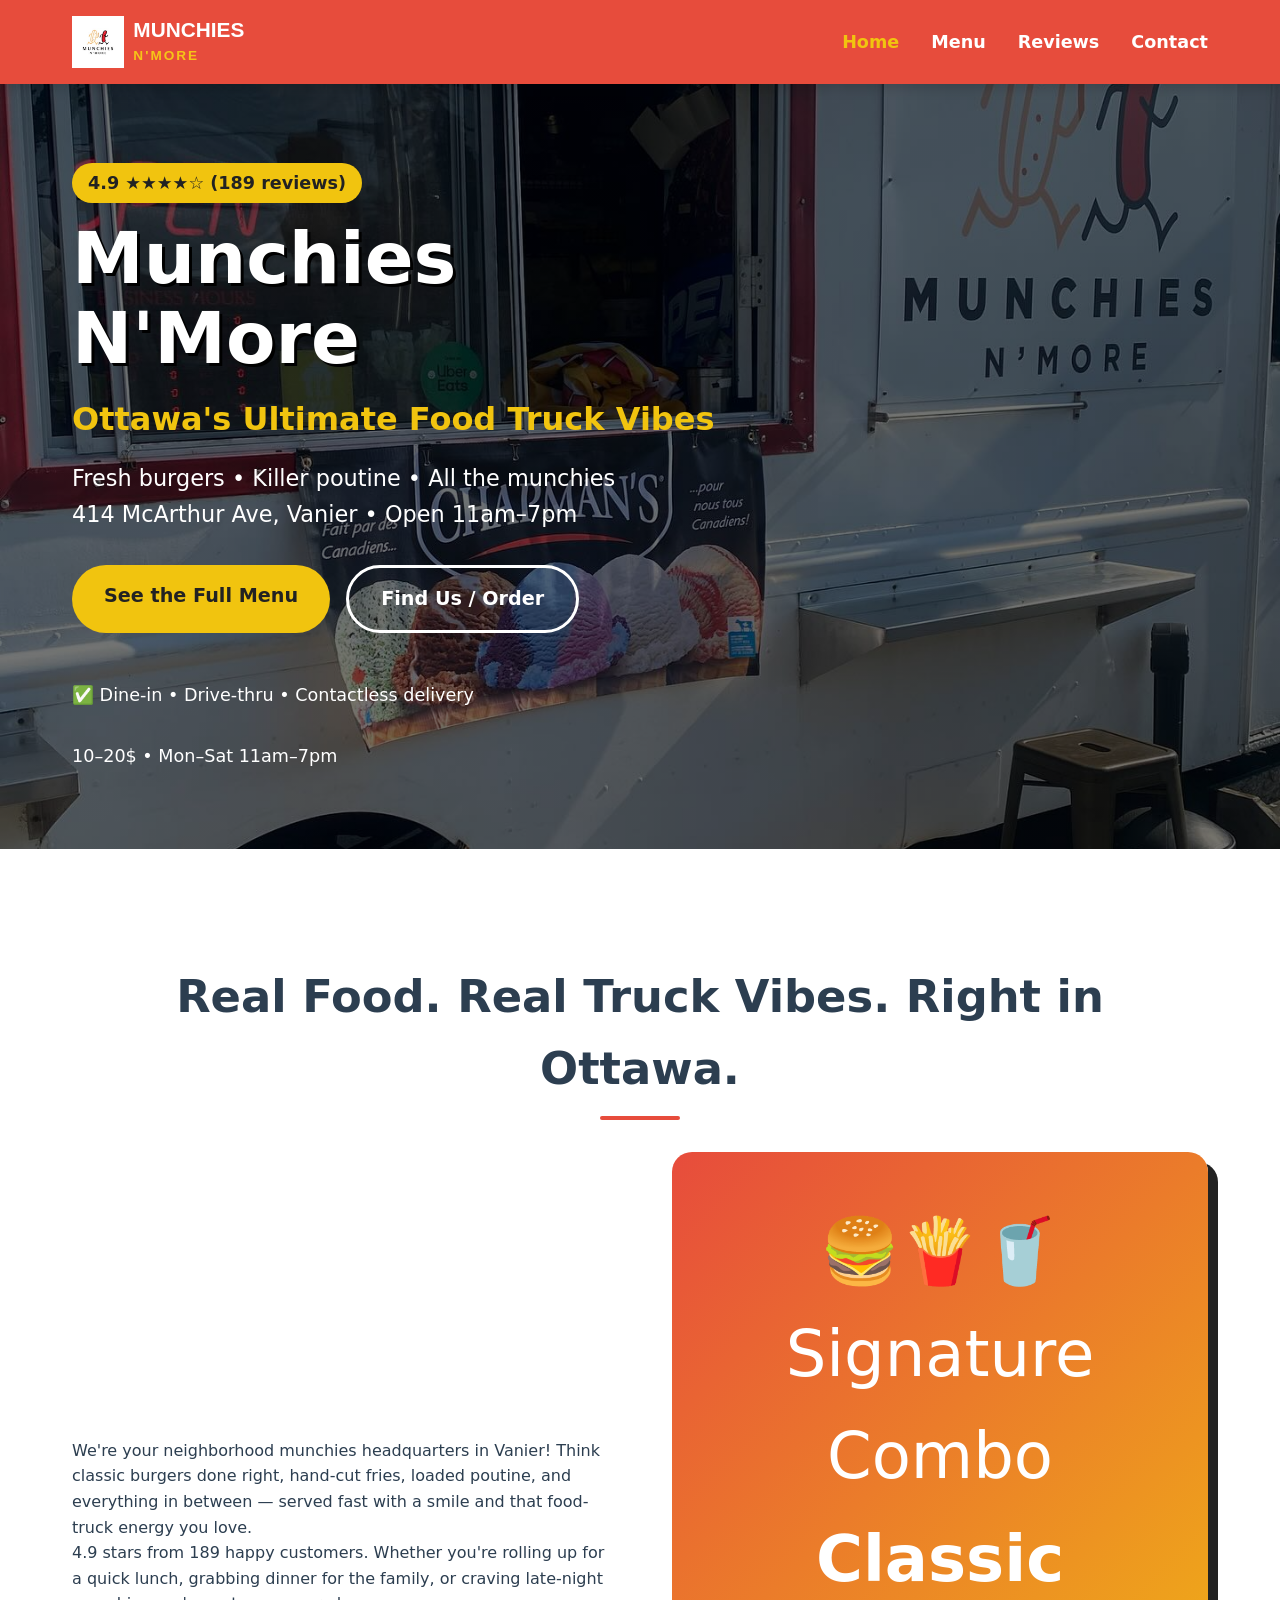
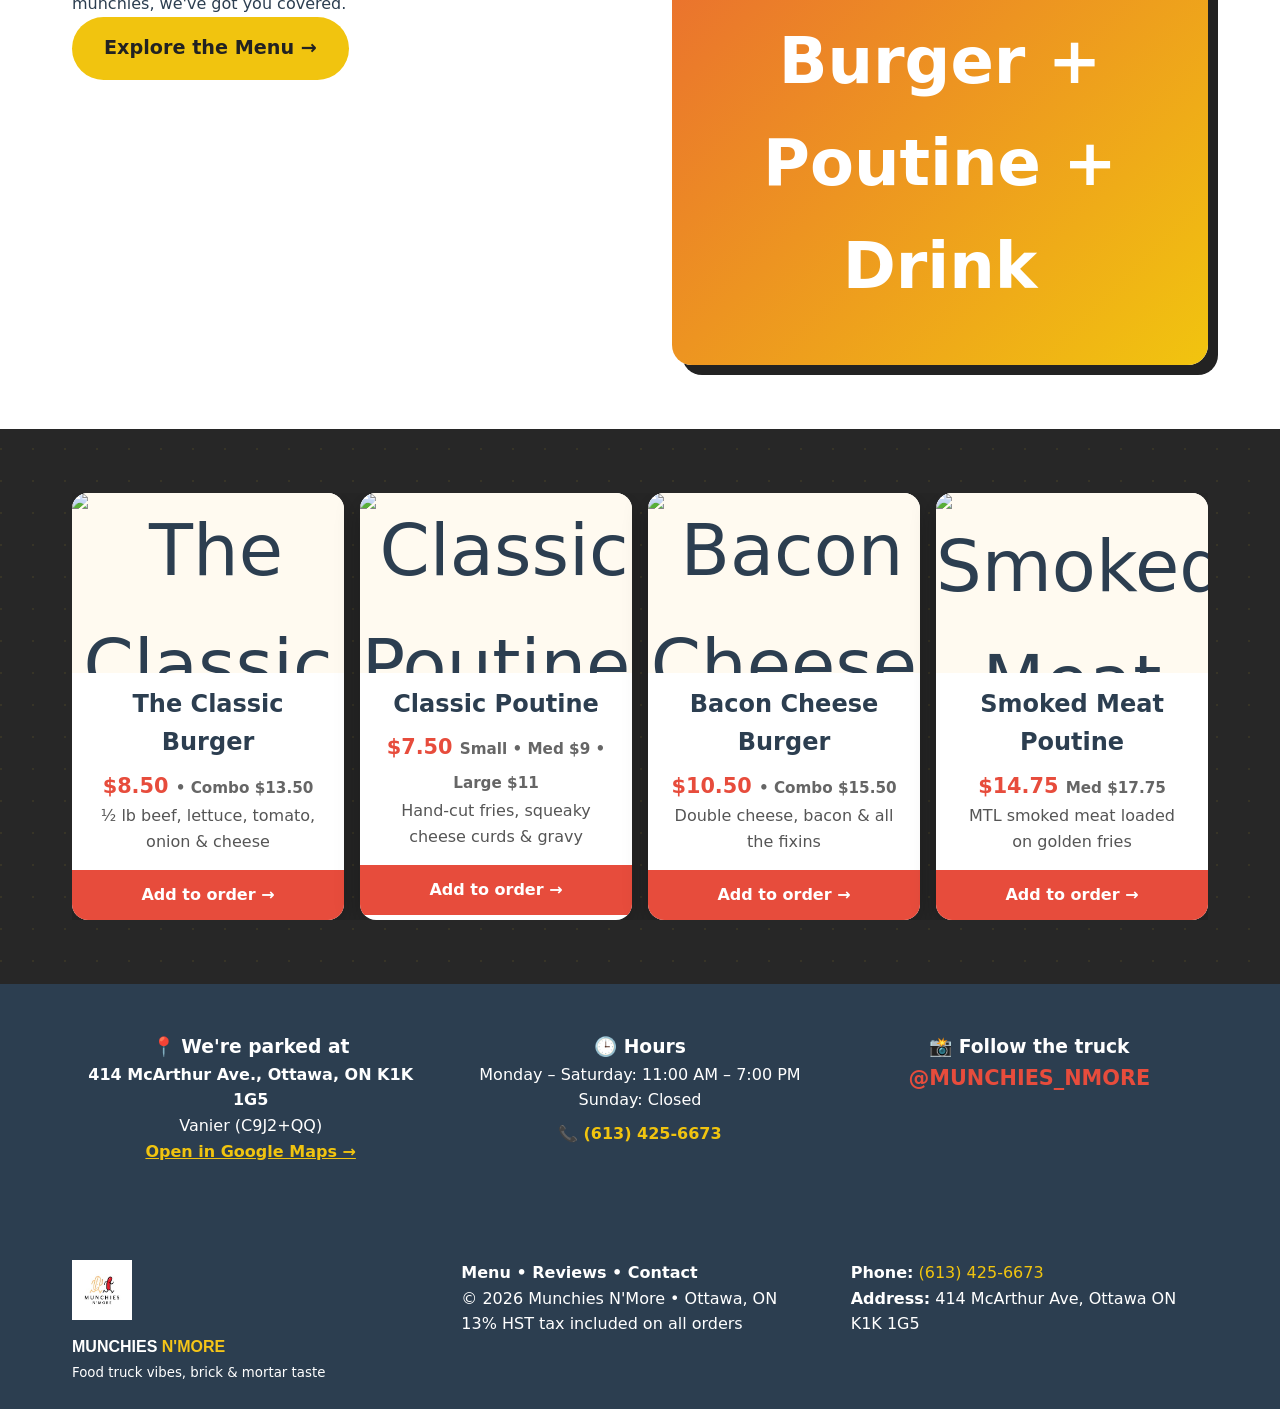
==== index.html @ e98e764d "Fix HTML encoding issues and update logo source" ====
<!DOCTYPE html>
<html lang="en">
<head>
    <meta charset="UTF-8">
    <meta name="viewport" content="width=device-width, initial-scale=1.0">
    <meta name="description" content="Munchies N'More - Ottawa's favorite food truck style burgers, poutine & more!">
    <title>Munchies N'More | Ottawa Burgers & Poutine</title>
    <link rel="stylesheet" href="style.css">
    <link rel="icon" href="logo.svg">
</head>
<body>
    <!-- NAVBAR -->
    <nav class="navbar">
        <div class="nav-container">
            <div class="logo">
                <a href="index.html" style="text-decoration:none; display:flex; align-items:center; gap:0.6rem;">
                <img src="munchiesnmorepictures/Munchiesnmorelogo.jpg" alt="Munchies N'More Logo" style="height:52px; width:auto; object-fit:contain;">
                <span style="font-family: Arial Black, Arial, sans-serif; font-weight:900; font-size:1.3rem; color:white; line-height:1.1;">MUNCHIES<br><span style="color:#f5c518; font-size:0.85rem; letter-spacing:2px;">N'MORE</span></span>
            </a>
            </div>
            <ul class="nav-links">
                <li><a href="index.html" class="active">Home</a></li>
                <li><a href="menu.html">Menu</a></li>
                <li><a href="reviews.html">Reviews</a></li>
                <li><a href="contact.html">Contact</a></li>
            </ul>
            <button class="hamburger" aria-label="Toggle menu">☰</button>
        </div>
    </nav>

    <!-- HERO -->
    <header class="hero">
        <div class="hero-overlay">
            <div class="hero-content">
                <div class="badge">4.9 ★★★★☆ (189 reviews)</div>
                <h1 class="hero-title">Munchies N'More</h1>
                <p class="hero-subtitle">Ottawa's Ultimate Food Truck Vibes</p>
                <p class="hero-tagline">Fresh burgers • Killer poutine • All the munchies<br>414 McArthur Ave, Vanier • Open 11am–7pm</p>
                <div class="hero-buttons">
                    <a href="menu.html" class="btn btn-primary">See the Full Menu</a>
                    <a href="contact.html" class="btn btn-secondary">Find Us / Order</a>
                </div>
                <div class="trust-bar">
                    <div>✅ Dine-in • Drive-thru • Contactless delivery</div>
                    <div>10–20$ • Mon–Sat 11am–7pm</div>
                </div>
            </div>
        </div>
    </header>

    <!-- ABOUT -->
    <section class="about">
        <div class="container">
            <h2 class="section-title">Real Food. Real Truck Vibes. Right in Ottawa.</h2>
            <div class="about-grid">
                <div class="about-text">
                    <p>We're your neighborhood munchies headquarters in Vanier! Think classic burgers done right, hand-cut fries, loaded poutine, and everything in between — served fast with a smile and that food-truck energy you love.</p>
                    <p>4.9 stars from 189 happy customers. Whether you're rolling up for a quick lunch, grabbing dinner for the family, or craving late-night munchies, we've got you covered.</p>
                    <a href="menu.html" class="btn btn-primary">Explore the Menu →</a>
                </div>
                <div class="about-image">
                    <div class="image-placeholder">
                        🍔🍟🥤
                        <p>Signature Combo<br><strong>Classic Burger + Poutine + Drink</strong></p>
                    </div>
                </div>
            </div>
        </div>
    </section>

    <!-- FEATURED ITEMS -->
    <section class="featured">
        <div class="container">
            <div class="food-cards" style="display:flex; flex-direction:row; flex-wrap:nowrap; gap:1rem; overflow-x:auto;">

                <!-- Classic Burger — Facebook image -->
                <div class="food-card" style="flex:1 1 0; min-width:0;">
                    <div class="card-image">
                        <img src="https://scontent-yyz1-1.xx.fbcdn.net/v/t51.75761-15/500946653_18047838335596757_2560642658499420459_n.jpg?_nc_cat=101&ccb=1-7&_nc_sid=13d280&_nc_ohc=-aOXpecgORgQ7kNvwGHXBFb&_nc_oc=AdoExLbuNVOhNQ8IJpHSURNNOXHL4YQTtwr8nH9Y9UfLrcLlNMehx44J0uDtiaU2kos&_nc_zt=23&_nc_ht=scontent-yyz1-1.xx&_nc_gid=2pC0PWGQeLRTKsuloPfjKg&_nc_ss=7b2a8&oh=00_Af3b-eZjWMRIvhGLURH9uqDFWW-O38GSSSex2mFT5kR1bA&oe=69F94170" alt="The Classic Burger" style="width:100%; height:100%; object-fit:cover;">
                    </div>
                    <h3>The Classic Burger</h3>
                    <p class="price">$8.50 <span class="combo">• Combo $13.50</span></p>
                    <p class="desc">½ lb beef, lettuce, tomato, onion & cheese</p>
                    <a href="menu.html" class="card-btn">Add to order →</a>
                </div>

                <!-- Classic Poutine — Facebook image -->
                <div class="food-card" style="flex:1 1 0; min-width:0;">
                    <div class="card-image">
                        <img src="https://scontent-yyz1-1.xx.fbcdn.net/v/t51.75761-15/491447043_18044803040596757_7981551884072915376_n.jpg?stp=dst-jpegr_tt6&_nc_cat=100&ccb=1-7&_nc_sid=13d280&_nc_ohc=skUlwRUjs1UQ7kNvwFNxc3g&_nc_oc=Adpio9kpmy-yidTfaqg7gx52o-xm8Wb6qGNh3mwPMj2l8qUXieeeeCruSxaJe0RUGA4&_nc_zt=23&se=-1&_nc_ht=scontent-yyz1-1.xx&_nc_gid=vsfDORpTkvQJ3M3HPiR3mA&_nc_ss=7b2a8&oh=00_Af2ZttgV2dPabQtaAwMRvFItpQ5HbrpZfKFZocXBIv_UCQ&oe=69F92D7D" alt="Classic Poutine" style="width:100%; height:100%; object-fit:cover;">
                    </div>
                    <h3>Classic Poutine</h3>
                    <p class="price">$7.50 <span class="combo">Small • Med $9 • Large $11</span></p>
                    <p class="desc">Hand-cut fries, squeaky cheese curds & gravy</p>
                    <a href="menu.html" class="card-btn">Add to order →</a>
                </div>

                <!-- Bacon Cheese Burger — placeholder until image is ready -->
                <div class="food-card" style="flex:1 1 0; min-width:0;">
                    <div class="card-image">
                        <img src="https://scontent-yyz1-1.xx.fbcdn.net/v/t39.30808-6/468090991_18026823443596757_1789065351424493920_n.jpg?_nc_cat=110&ccb=1-7&_nc_sid=13d280&_nc_ohc=BLnVHIfy1NgQ7kNvwEHu3vu&_nc_oc=AdqtovtKT4fnmudJaQ15nFhrCWeAYBoKl8DqY_YOQ9kQANMWgO-OhlU07elheRdrSF8&_nc_zt=23&_nc_ht=scontent-yyz1-1.xx&_nc_gid=Baz4bLds0SWbVP13Q4mYcg&_nc_ss=7b2a8&oh=00_Af12F_oFXhneqRbmxSqv_v1kIv4dqmqPrhVgelsbQcWtFw&oe=69F9350A" alt="Bacon Cheese Burger" style="width:100%; height:100%; object-fit:cover;">
                    </div>
                    <h3>Bacon Cheese Burger</h3>
                    <p class="price">$10.50 <span class="combo">• Combo $15.50</span></p>
                    <p class="desc">Double cheese, bacon & all the fixins</p>
                    <a href="menu.html" class="card-btn">Add to order →</a>
                </div>

                <!-- Smoked Meat Poutine — placeholder until image is ready -->
                <div class="food-card" style="flex:1 1 0; min-width:0;">
                    <div class="card-image">
                        <img src="https://scontent-yyz1-1.xx.fbcdn.net/v/t51.82787-15/679905351_18086259383596757_5657183572681502461_n.jpg?stp=dst-jpegr_tt6&_nc_cat=107&ccb=1-7&_nc_sid=13d280&_nc_ohc=mb37BXSbCqcQ7kNvwHdJdE_&_nc_oc=Adqlz99z5XsGVRLxoKaA427H85_x9M3KuNcZFvM1K0kr_pr5luL-7hgQTSxm6ycsNsg&_nc_zt=23&se=-1&_nc_ht=scontent-yyz1-1.xx&_nc_gid=B13zHSxKtmBtbx5rs-3svA&_nc_ss=7b2a8&oh=00_Af0Sts0FncLJLmUtwqcse7UMjRJ-zwwLRFSuVelu4PEn-w&oe=69F95AE2" alt="Smoked Meat Poutine" style="width:100%; height:100%; object-fit:cover;">
                    </div>
                    <h3>Smoked Meat Poutine</h3>
                    <p class="price">$14.75 <span class="combo">Med $17.75</span></p>
                    <p class="desc">MTL smoked meat loaded on golden fries</p>
                    <a href="menu.html" class="card-btn">Add to order →</a>
                </div>

            </div>
        </div>
    </section>

    <!-- LOCATION TEASER -->
    <section class="location-teaser">
        <div class="container">
            <div class="location-grid">
                <div>
                    <h3>📍 We're parked at</h3>
                    <p><strong>414 McArthur Ave., Ottawa, ON K1K 1G5</strong><br>Vanier (C9J2+QQ)</p>
                    <a href="https://maps.google.com/?q=414+McArthur+Ave,+Ottawa,+ON+K1K+1G5" target="_blank" class="map-link">Open in Google Maps →</a>
                </div>
                <div>
                    <h3>🕒 Hours</h3>
                    <p>Monday – Saturday: 11:00 AM – 7:00 PM<br>Sunday: Closed</p>
                    <p class="phone">📞 <a href="tel:6134256673">(613) 425-6673</a></p>
                </div>
                <div class="instagram">
                    <h3>📸 Follow the truck</h3>
                    <a href="https://instagram.com/munchies_nmore" target="_blank" class="ig-link">@MUNCHIES_NMORE</a>
                </div>
            </div>
        </div>
    </section>

    <!-- FOOTER -->
    <footer>
        <div class="container">
            <div class="footer-grid">
                <div class="footer-logo">
                    <img src="munchiesnmorepictures/Munchiesnmorelogo.jpg" alt="Munchies N'More Logo" style="height:60px; width:auto; object-fit:contain; margin-bottom:6px;">
                    <span style="font-family: Arial Black, Arial, sans-serif; font-weight:900; font-size:1rem; color:white; display:block;">MUNCHIES <span style="color:#f5c518;">N'MORE</span></span>
                    <p><small>Food truck vibes, brick &amp; mortar taste</small></p>
                </div>
                <div>
                    <strong>Menu • Reviews • Contact</strong>
                    <p>© 2026 Munchies N'More • Ottawa, ON</p>
                    <p>13% HST tax included on all orders</p>
                </div>
                <div>
                    <p><strong>Phone:</strong> <a href="tel:6134256673">(613) 425-6673</a></p>
                    <p><strong>Address:</strong> 414 McArthur Ave, Ottawa ON K1K 1G5</p>
                </div>
            </div>
        </div>
    </footer>

    <script>
        document.querySelector('.hamburger').addEventListener('click', () => {
            document.querySelector('.nav-links').classList.toggle('show');
        });
    </script>
</body>
</html>
---- style.css ----
/* style.css - Food Truck Theme (complete & error-free) */
:root {
    --primary: #e74c3c;
    --accent: #f1c40f;
    --dark: #2c3e50;
    --light: #f9f9f9;
}

* {
    margin: 0;
    padding: 0;
    box-sizing: border-box;
}

body {
    font-family: 'Segoe UI', system-ui, sans-serif;
    line-height: 1.6;
    color: var(--dark);
    /* === GLOBAL BACKGROUND === */
    background-color: #1a1a1a;
    background-image:
        radial-gradient(circle at 1px 1px, rgba(241,196,15,0.08) 1px, transparent 0);
    background-size: 32px 32px;
}

/* NAVBAR */
.navbar {
    background: var(--primary);
    color: white;
    position: sticky;
    top: 0;
    z-index: 100;
    box-shadow: 0 4px 12px rgba(0,0,0,0.15);
}

.nav-container {
    max-width: 1200px;
    margin: 0 auto;
    padding: 1rem 2rem;
    display: flex;
    align-items: center;
    justify-content: space-between;
}

.logo {
    display: flex;
    align-items: center;
}

.logo-img {
    height: 52px;
    width: auto;
    animation: chase 2.5s infinite ease-in-out;
}

.footer-logo-img {
    height: 48px;
    width: auto;
}

.nav-links {
    display: flex;
    list-style: none;
    gap: 2rem;
}

.nav-links a {
    color: white;
    text-decoration: none;
    font-weight: 600;
    font-size: 1.1rem;
    transition: all 0.3s;
}

.nav-links a:hover,
.nav-links a.active {
    color: var(--accent);
    transform: scale(1.05);
}

.hamburger {
    display: none;
    background: none;
    border: none;
    font-size: 2rem;
    color: white;
    cursor: pointer;
}

/* HERO */
.hero {
    background: linear-gradient(rgba(0,0,0,0.55), rgba(0,0,0,0.55)), url(munchiesnmorepictures/foodtruck.jpg) center center/cover no-repeat;
    background-color: #1a1a1a;
    height: 85vh;
    min-height: 600px;
    display: flex;
    align-items: center;
    position: relative;
    overflow: hidden;
}

.hero-overlay {
    max-width: 1200px;
    margin: 0 auto;
    padding: 0 2rem;
    width: 100%;
}

.hero-content {
    max-width: 680px;
}

.badge {
    display: inline-block;
    background: var(--accent);
    color: #222;
    padding: 6px 16px;
    border-radius: 50px;
    font-weight: 700;
    font-size: 1.1rem;
    margin-bottom: 1rem;
}

.hero-title {
    font-size: 4.5rem;
    line-height: 1.1;
    color: white;
    font-weight: 900;
    text-shadow: 3px 3px 0 #000;
}

.hero-subtitle {
    font-size: 2rem;
    color: var(--accent);
    margin: 1rem 0;
    font-weight: 700;
}

.hero-tagline {
    font-size: 1.4rem;
    color: white;
    margin-bottom: 2rem;
}

.hero-buttons {
    display: flex;
    gap: 1rem;
    flex-wrap: wrap;
}

.btn {
    padding: 16px 32px;
    border-radius: 50px;
    text-decoration: none;
    font-weight: 700;
    font-size: 1.2rem;
    display: inline-block;
    transition: all 0.3s;
}

.btn-primary {
    background: var(--accent);
    color: #222;
}

.btn-primary:hover {
    transform: translateY(-4px);
    box-shadow: 0 10px 20px rgba(241, 196, 15, 0.4);
}

.btn-secondary {
    background: transparent;
    color: white;
    border: 3px solid white;
}

.btn-secondary:hover {
    background: white;
    color: var(--primary);
}

.trust-bar {
    margin-top: 3rem;
    display: flex;
    gap: 2rem;
    color: white;
    font-size: 1.1rem;
    flex-wrap: wrap;
}

/* Logo chase animation */
@keyframes chase {
    0%, 100% { transform: translateY(0) rotate(0deg); }
    25%  { transform: translateY(-4px) rotate(3deg); }
    50%  { transform: translateY(2px) rotate(-3deg); }
    75%  { transform: translateY(-3px) rotate(2deg); }
}

/* Sections */
.container {
    max-width: 1200px;
    margin: 0 auto;
    padding: 0 2rem;
}

.section-title {
    text-align: center;
    font-size: 2.8rem;
    margin: 3rem 0 2rem;
    color: var(--dark);
    position: relative;
}

.section-title:after {
    content: '';
    width: 80px;
    height: 4px;
    background: var(--primary);
    display: block;
    margin: 12px auto;
    border-radius: 2px;
}

/* About */
.about {
    padding: 4rem 0;
    background: white;
}

.about-grid {
    display: grid;
    grid-template-columns: 1fr 1fr;
    gap: 4rem;
    align-items: center;
}

.about-image .image-placeholder {
    background: linear-gradient(135deg, #e74c3c, #f1c40f);
    color: white;
    border-radius: 20px;
    padding: 3rem;
    text-align: center;
    font-size: 4rem;
    box-shadow: 10px 10px 0 #222;
}

/* Featured */
.featured {
    padding: 4rem 0;
    background: rgba(255,250,240,0.06);
}

.featured .section-title {
    color: #f1c40f;
}

.featured .section-title:after {
    background: var(--accent);
}

.featured-grid {
    display: grid;
    grid-template-columns: repeat(auto-fit, minmax(260px, 1fr));
    gap: 2rem;
}

.food-card {
    background: white;
    border-radius: 16px;
    overflow: hidden;
    box-shadow: 0 8px 25px rgba(0,0,0,0.25);
    text-align: center;
    transition: transform 0.3s;
}

.food-card:hover {
    transform: translateY(-8px);
}

.card-image {
    width: 100%;
    height: 180px;
    overflow: hidden;
    background: #fffaf0;
    display: flex;
    align-items: center;
    justify-content: center;
    font-size: 4.5rem;
}

.card-image img {
    width: 100%;
    height: 100%;
    object-fit: cover;
    display: block;
    transition: transform 0.3s ease;
}

.food-card:hover .card-image img {
    transform: scale(1.05);
}

.card-img-fallback {
    display: none;
    width: 100%;
    height: 100%;
    align-items: center;
    justify-content: center;
    font-size: 4rem;
    background: #fffaf0;
}

.food-card h3 {
    font-size: 1.5rem;
    margin: 0.75rem 0 8px;
    padding: 0 1rem;
}

.price {
    color: var(--primary);
    font-weight: 700;
    font-size: 1.3rem;
}

.combo {
    font-size: 0.95rem;
    color: #666;
}

.desc {
    padding: 0 1.5rem 1rem;
    color: #555;
}

.card-btn {
    display: block;
    padding: 12px;
    background: var(--primary);
    color: white;
    text-decoration: none;
    font-weight: 600;
    transition: background 0.2s;
}

.card-btn:hover {
    background: #c0392b;
}

/* Location teaser */
.location-teaser {
    padding: 3rem 0;
    background: var(--dark);
    color: white;
}

.location-grid {
    display: grid;
    grid-template-columns: repeat(auto-fit, minmax(280px, 1fr));
    gap: 2rem;
    text-align: center;
}

.map-link {
    color: var(--accent);
    text-decoration: underline;
    font-weight: 600;
}

/* =============================================
   PAGE WRAPPER — gives all inner pages a white
   "card" on top of the dark dotted background
   ============================================= */
.menu-page,
.reviews-page,
.contact-page {
    padding: 3rem 0 5rem;
}

.menu-page .container,
.reviews-page .container,
.contact-page .container {
    background: white;
    border-radius: 20px;
    padding: 3rem 2.5rem;
    margin-top: 2rem;
    margin-bottom: 2rem;
    box-shadow: 0 12px 40px rgba(0,0,0,0.4);
}

.page-title {
    text-align: center;
    font-size: 3rem;
    margin-bottom: 1rem;
    color: var(--dark);
}

.menu-note {
    text-align: center;
    background: #fffaf0;
    padding: 1rem;
    border-radius: 50px;
    margin-bottom: 2rem;
    font-weight: 600;
}

.menu-section {
    margin-bottom: 3rem;
}

.menu-section h2 {
    font-size: 2rem;
    border-bottom: 4px solid var(--primary);
    padding-bottom: 12px;
    margin-bottom: 1.5rem;
}

.menu-grid {
    display: grid;
    grid-template-columns: repeat(auto-fit, minmax(320px, 1fr));
    gap: 1rem;
}

.three-col {
    grid-template-columns: repeat(auto-fit, minmax(250px, 1fr));
}

.menu-item {
    background: var(--light);
    padding: 1rem 1.5rem;
    border-radius: 12px;
    display: flex;
    justify-content: space-between;
    align-items: center;
    box-shadow: 0 4px 12px rgba(0,0,0,0.08);
    font-size: 1.15rem;
}

.menu-row {
    display: flex;
    gap: 2rem;
    flex-wrap: wrap;
}

.menu-col {
    flex: 1;
    min-width: 280px;
}

/* Reviews */
.rating-header {
    text-align: center;
    margin-bottom: 3rem;
}

.rating-header h1 {
    font-size: 3.5rem;
    margin-bottom: .5rem;
}

.review-grid {
    display: grid;
    grid-template-columns: repeat(auto-fit, minmax(320px, 1fr));
    gap: 2rem;
}

.review-card {
    background: var(--light);
    padding: 2rem;
    border-radius: 16px;
    box-shadow: 0 8px 25px rgba(0,0,0,0.08);
    border-left: 4px solid var(--primary);
}

.stars {
    color: #f1c40f;
    font-size: 1.8rem;
    margin-bottom: 1rem;
}

.review-text {
    font-size: 1.2rem;
    margin-bottom: 1.5rem;
    font-style: italic;
}

.review-author {
    color: var(--primary);
    font-weight: 600;
}

.google-cta {
    text-align: center;
    margin-top: 3rem;
}

.google-cta p {
    font-size: 1.2rem;
    margin-bottom: 1rem;
    color: #555;
}

/* Contact */
.contact-grid {
    display: grid;
    grid-template-columns: 1fr 1fr;
    gap: 4rem;
}

.contact-form label {
    display: block;
    font-weight: 600;
    margin-bottom: 4px;
    color: var(--dark);
}

.contact-form input,
.contact-form textarea {
    width: 100%;
    padding: 14px;
    margin-bottom: 1rem;
    border: 2px solid #ddd;
    border-radius: 8px;
    font-size: 1.1rem;
    transition: border-color 0.2s;
}

.contact-form input:focus,
.contact-form textarea:focus {
    outline: none;
    border-color: var(--primary);
}

.full-width {
    width: 100%;
}

.form-note {
    margin-top: 0.5rem;
    color: #777;
    font-size: 0.95rem;
}

.contact-info .info-block {
    background: #fffaf0;
    padding: 2rem;
    border-radius: 16px;
    margin-bottom: 2rem;
    border-left: 4px solid var(--accent);
}

.contact-info .info-block h3 {
    margin-bottom: 0.5rem;
}

.phone-big {
    font-size: 2rem;
    font-weight: 800;
    color: var(--primary);
    text-decoration: none;
}

.ig-link {
    font-size: 1.3rem;
    font-weight: 700;
    color: var(--primary);
    text-decoration: none;
}

/* Footer */
footer {
    background: var(--dark);
    color: white;
    padding: 3rem 0 1.5rem;
}

.footer-grid {
    display: grid;
    grid-template-columns: repeat(auto-fit, minmax(250px, 1fr));
    gap: 2rem;
}

.footer-logo-img {
    height: 42px;
    width: auto;
    display: block;
    margin-bottom: 8px;
}

footer a {
    color: var(--accent);
    text-decoration: none;
}

footer a:hover {
    text-decoration: underline;
}

.phone {
    margin-top: 0.5rem;
}

.phone a {
    color: var(--accent);
    text-decoration: none;
    font-weight: 600;
}

/* Responsive */
@media (max-width: 768px) {
    .nav-links {
        position: absolute;
        top: 100%;
        left: 0;
        right: 0;
        background: var(--primary);
        flex-direction: column;
        padding: 1rem;
        display: none;
    }

    .nav-links.show {
        display: flex;
    }

    .hamburger {
        display: block;
    }

    .hero-title {
        font-size: 3rem;
    }

    .about-grid,
    .contact-grid {
        grid-template-columns: 1fr;
    }

    .featured-grid {
        grid-template-columns: 1fr 1fr;
    }

    .menu-row {
        flex-direction: column;
    }

    .menu-page .container,
    .reviews-page .container,
    .contact-page .container {
        padding: 2rem 1.25rem;
        border-radius: 12px;
    }
}

@media (max-width: 480px) {
    .featured-grid {
        grid-template-columns: 1fr;
    }

    .rating-header h1 {
        font-size: 2.2rem;
    }
}
/* =============================================
   COMPREHENSIVE MOBILE & TABLET RESPONSIVE
   ============================================= */

/* TABLET (768px and below) */
@media (max-width: 768px) {

    /* Navbar */
    .nav-container {
        padding: 0.75rem 1rem;
    }

    .nav-links {
        position: absolute;
        top: 100%;
        left: 0;
        right: 0;
        background: var(--primary);
        flex-direction: column;
        padding: 0.5rem 1rem 1rem;
        display: none;
        gap: 0;
        z-index: 999;
        box-shadow: 0 8px 20px rgba(0,0,0,0.3);
    }

    .nav-links li { border-bottom: 1px solid rgba(255,255,255,0.15); }
    .nav-links li:last-child { border-bottom: none; }
    .nav-links a { display: block; padding: 0.75rem 0; font-size: 1.1rem; }
    .nav-links.show { display: flex; }
    .hamburger { display: block; }

    /* Hero */
    .hero { height: auto; min-height: 520px; padding: 6rem 0 4rem; }
    .hero-overlay { padding: 0 1.25rem; }
    .hero-title { font-size: 2.8rem; }
    .hero-subtitle { font-size: 1.4rem; }
    .hero-tagline { font-size: 1.1rem; }
    .hero-buttons { flex-direction: column; gap: 0.75rem; }
    .hero-buttons .btn { text-align: center; width: 100%; max-width: 320px; }
    .trust-bar { flex-direction: column; gap: 0.5rem; font-size: 0.95rem; }
    .badge { font-size: 0.95rem; }

    /* About */
    .about-grid { grid-template-columns: 1fr; gap: 2rem; }
    .about-image { display: none; }

    /* Featured cards */
    .featured-grid { grid-template-columns: 1fr 1fr; gap: 1rem; }
    .food-card h3 { font-size: 1.1rem; }
    .price { font-size: 1.1rem; }

    /* Location teaser */
    .location-grid { grid-template-columns: 1fr; gap: 1.5rem; text-align: left; }

    /* Section titles */
    .section-title { font-size: 2rem; margin: 2rem 0 1.5rem; }

    /* Inner page containers */
    .menu-page .container,
    .reviews-page .container,
    .contact-page .container {
        padding: 1.75rem 1.25rem;
        border-radius: 12px;
        margin-top: 1rem;
    }

    /* Contact page */
    .contact-grid { grid-template-columns: 1fr; gap: 2rem; }
    .phone-big { font-size: 1.6rem; }
    .page-title { font-size: 2.2rem; }

    /* Reviews */
    .rating-header h1 { font-size: 2rem; }
    .review-grid { grid-template-columns: 1fr; }

    /* Footer */
    .footer-grid { grid-template-columns: 1fr; gap: 1rem; text-align: center; }

    /* Buttons */
    .btn { padding: 14px 24px; font-size: 1.05rem; }
}

/* MOBILE (480px and below) */
@media (max-width: 480px) {

    /* Navbar logo text size */
    .logo span { font-size: 1.1rem !important; }

    /* Hero */
    .hero { min-height: 480px; }
    .hero-title { font-size: 2.2rem; }
    .hero-subtitle { font-size: 1.2rem; }
    .hero-tagline { font-size: 0.95rem; }

    /* Featured — single column on phones */
    .featured-grid { grid-template-columns: 1fr; }

    /* Menu filter buttons */
    .filter-bar { gap: 0.4rem; }
    .filter-btn { font-size: 0.85rem; padding: 0.35rem 0.9rem; }

    /* Menu items stack better */
    .menu-grid { grid-template-columns: 1fr; }
    .size-grid { grid-template-columns: 1fr; }
    .menu-item { flex-wrap: wrap; gap: 0.5rem; }
    .menu-item-price { min-width: unset; }

    /* Reviews */
    .rating-header h1 { font-size: 1.7rem; }
    .review-text { font-size: 1rem; }
    .stars { font-size: 1.4rem; }

    /* Contact form */
    .contact-form input,
    .contact-form textarea { font-size: 1rem; padding: 12px; }
    .phone-big { font-size: 1.4rem; }

    /* Sections */
    .section-title { font-size: 1.7rem; }
    .menu-page .container,
    .reviews-page .container,
    .contact-page .container { padding: 1.25rem 0.85rem; }

    /* Inner page padding */
    .menu-page, .reviews-page, .contact-page { padding: 1.5rem 0 3rem; }

    /* Footer */
    footer { padding: 2rem 0 1rem; }
    .footer-grid { gap: 0.75rem; }
}

/* VERY SMALL SCREENS (360px and below) */
@media (max-width: 360px) {
    .hero-title { font-size: 1.9rem; }
    .btn { padding: 12px 18px; font-size: 0.95rem; }
    .filter-btn { font-size: 0.78rem; padding: 0.3rem 0.7rem; }
}
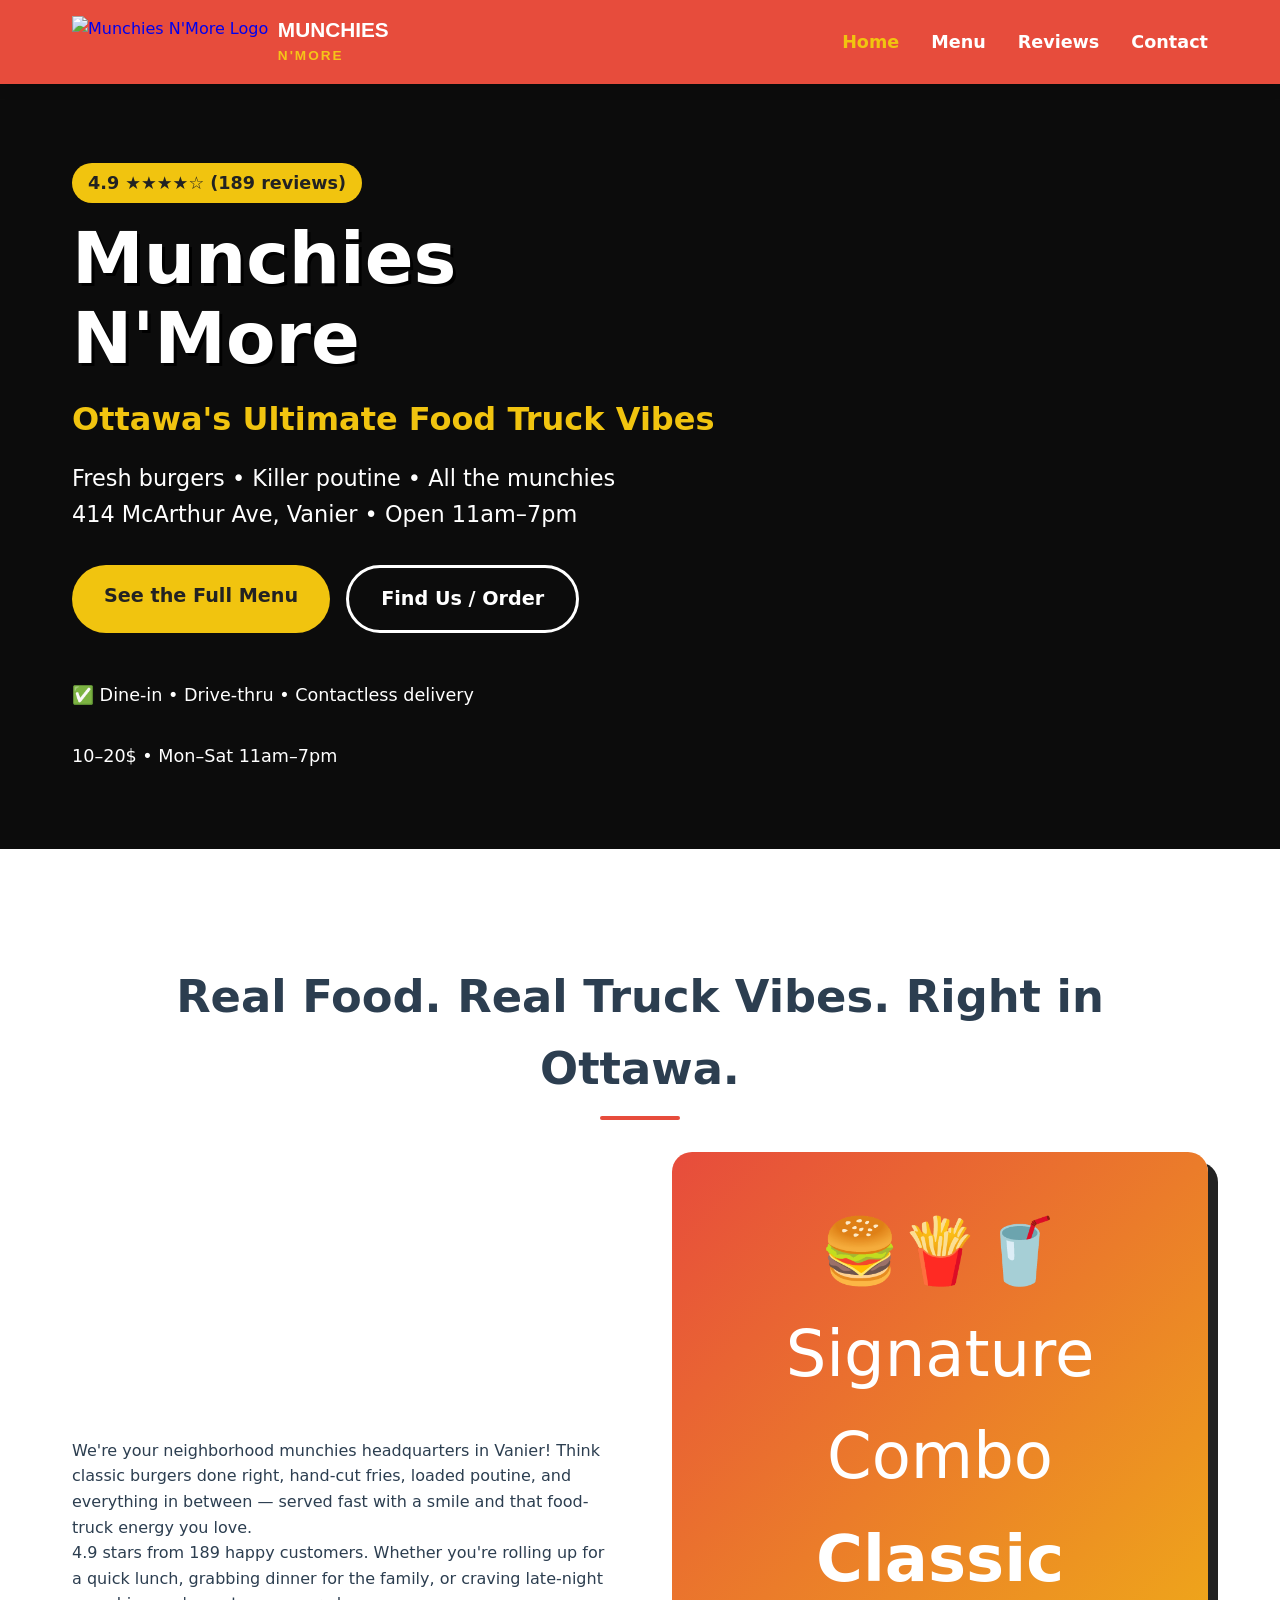
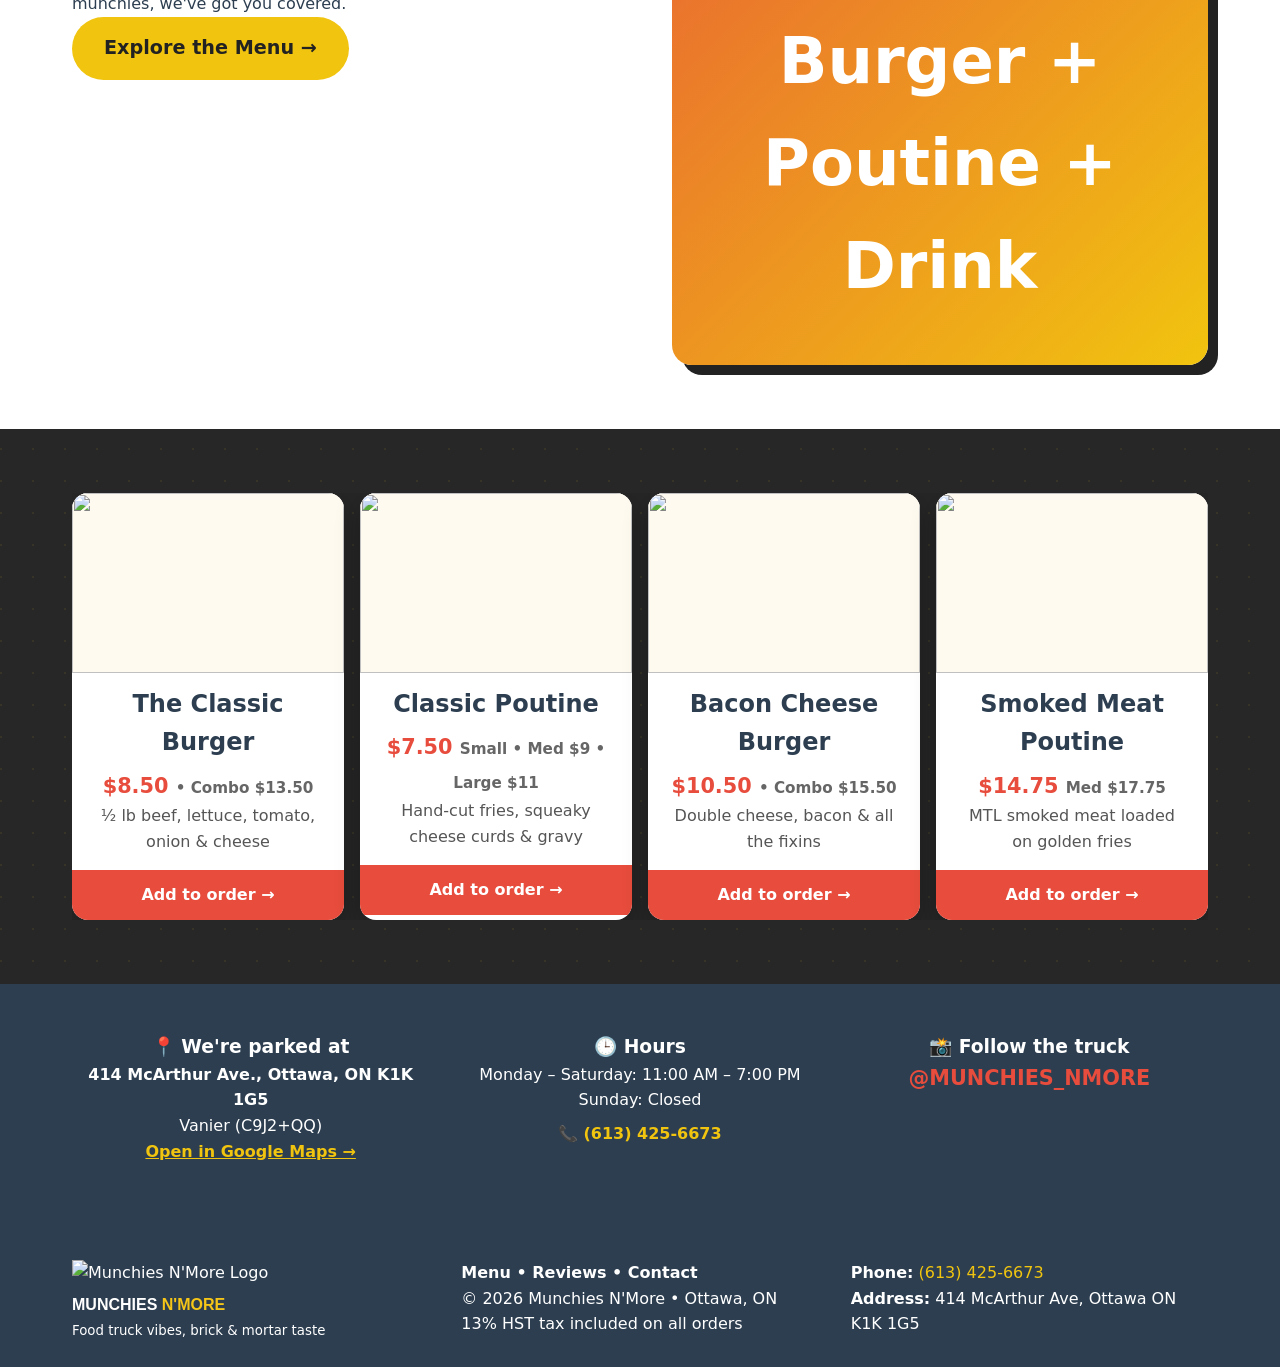
==== commit 3c9cbc73: "Add files via upload" ====
--- a/index.html
+++ b/index.html
@@ -14,7 +14,7 @@
         <div class="nav-container">
             <div class="logo">
                 <a href="index.html" style="text-decoration:none; display:flex; align-items:center; gap:0.6rem;">
-                <img src="munchiesnmorepictures/Munchiesnmorelogo.jpg" alt="Munchies N'More Logo" style="height:52px; width:auto; object-fit:contain;">
+                <img src="Munchiesnmorelogo.jpg" alt="Munchies N'More Logo" style="height:52px; width:auto; object-fit:contain;">
                 <span style="font-family: Arial Black, Arial, sans-serif; font-weight:900; font-size:1.3rem; color:white; line-height:1.1;">MUNCHIES<br><span style="color:#f5c518; font-size:0.85rem; letter-spacing:2px;">N'MORE</span></span>
             </a>
             </div>
@@ -76,7 +76,7 @@
                 <!-- Classic Burger — Facebook image -->
                 <div class="food-card" style="flex:1 1 0; min-width:0;">
                     <div class="card-image">
-                        <img src="https://scontent-yyz1-1.xx.fbcdn.net/v/t51.75761-15/500946653_18047838335596757_2560642658499420459_n.jpg?_nc_cat=101&ccb=1-7&_nc_sid=13d280&_nc_ohc=-aOXpecgORgQ7kNvwGHXBFb&_nc_oc=AdoExLbuNVOhNQ8IJpHSURNNOXHL4YQTtwr8nH9Y9UfLrcLlNMehx44J0uDtiaU2kos&_nc_zt=23&_nc_ht=scontent-yyz1-1.xx&_nc_gid=2pC0PWGQeLRTKsuloPfjKg&_nc_ss=7b2a8&oh=00_Af3b-eZjWMRIvhGLURH9uqDFWW-O38GSSSex2mFT5kR1bA&oe=69F94170" alt="The Classic Burger" style="width:100%; height:100%; object-fit:cover;">
+                        <img src="Hamburger.jpg">
                     </div>
                     <h3>The Classic Burger</h3>
                     <p class="price">$8.50 <span class="combo">• Combo $13.50</span></p>
@@ -87,7 +87,7 @@
                 <!-- Classic Poutine — Facebook image -->
                 <div class="food-card" style="flex:1 1 0; min-width:0;">
                     <div class="card-image">
-                        <img src="https://scontent-yyz1-1.xx.fbcdn.net/v/t51.75761-15/491447043_18044803040596757_7981551884072915376_n.jpg?stp=dst-jpegr_tt6&_nc_cat=100&ccb=1-7&_nc_sid=13d280&_nc_ohc=skUlwRUjs1UQ7kNvwFNxc3g&_nc_oc=Adpio9kpmy-yidTfaqg7gx52o-xm8Wb6qGNh3mwPMj2l8qUXieeeeCruSxaJe0RUGA4&_nc_zt=23&se=-1&_nc_ht=scontent-yyz1-1.xx&_nc_gid=vsfDORpTkvQJ3M3HPiR3mA&_nc_ss=7b2a8&oh=00_Af2ZttgV2dPabQtaAwMRvFItpQ5HbrpZfKFZocXBIv_UCQ&oe=69F92D7D" alt="Classic Poutine" style="width:100%; height:100%; object-fit:cover;">
+                        <img src="Poutine.jpg">
                     </div>
                     <h3>Classic Poutine</h3>
                     <p class="price">$7.50 <span class="combo">Small • Med $9 • Large $11</span></p>
@@ -98,7 +98,7 @@
                 <!-- Bacon Cheese Burger — placeholder until image is ready -->
                 <div class="food-card" style="flex:1 1 0; min-width:0;">
                     <div class="card-image">
-                        <img src="https://scontent-yyz1-1.xx.fbcdn.net/v/t39.30808-6/468090991_18026823443596757_1789065351424493920_n.jpg?_nc_cat=110&ccb=1-7&_nc_sid=13d280&_nc_ohc=BLnVHIfy1NgQ7kNvwEHu3vu&_nc_oc=AdqtovtKT4fnmudJaQ15nFhrCWeAYBoKl8DqY_YOQ9kQANMWgO-OhlU07elheRdrSF8&_nc_zt=23&_nc_ht=scontent-yyz1-1.xx&_nc_gid=Baz4bLds0SWbVP13Q4mYcg&_nc_ss=7b2a8&oh=00_Af12F_oFXhneqRbmxSqv_v1kIv4dqmqPrhVgelsbQcWtFw&oe=69F9350A" alt="Bacon Cheese Burger" style="width:100%; height:100%; object-fit:cover;">
+                        <img src="baconcheeseburger.jpg">
                     </div>
                     <h3>Bacon Cheese Burger</h3>
                     <p class="price">$10.50 <span class="combo">• Combo $15.50</span></p>
@@ -109,7 +109,7 @@
                 <!-- Smoked Meat Poutine — placeholder until image is ready -->
                 <div class="food-card" style="flex:1 1 0; min-width:0;">
                     <div class="card-image">
-                        <img src="https://scontent-yyz1-1.xx.fbcdn.net/v/t51.82787-15/679905351_18086259383596757_5657183572681502461_n.jpg?stp=dst-jpegr_tt6&_nc_cat=107&ccb=1-7&_nc_sid=13d280&_nc_ohc=mb37BXSbCqcQ7kNvwHdJdE_&_nc_oc=Adqlz99z5XsGVRLxoKaA427H85_x9M3KuNcZFvM1K0kr_pr5luL-7hgQTSxm6ycsNsg&_nc_zt=23&se=-1&_nc_ht=scontent-yyz1-1.xx&_nc_gid=B13zHSxKtmBtbx5rs-3svA&_nc_ss=7b2a8&oh=00_Af0Sts0FncLJLmUtwqcse7UMjRJ-zwwLRFSuVelu4PEn-w&oe=69F95AE2" alt="Smoked Meat Poutine" style="width:100%; height:100%; object-fit:cover;">
+                        <img src="smockedmeatpoutine.jpg">
                     </div>
                     <h3>Smoked Meat Poutine</h3>
                     <p class="price">$14.75 <span class="combo">Med $17.75</span></p>
@@ -148,7 +148,7 @@
         <div class="container">
             <div class="footer-grid">
                 <div class="footer-logo">
-                    <img src="munchiesnmorepictures/Munchiesnmorelogo.jpg" alt="Munchies N'More Logo" style="height:60px; width:auto; object-fit:contain; margin-bottom:6px;">
+                    <img src="Munchiesnmorelogo.jpg" alt="Munchies N'More Logo" style="height:60px; width:auto; object-fit:contain; margin-bottom:6px;">
                     <span style="font-family: Arial Black, Arial, sans-serif; font-weight:900; font-size:1rem; color:white; display:block;">MUNCHIES <span style="color:#f5c518;">N'MORE</span></span>
                     <p><small>Food truck vibes, brick &amp; mortar taste</small></p>
                 </div>
@@ -171,4 +171,4 @@
         });
     </script>
 </body>
-</html>
+</html>
--- a/style.css
+++ b/style.css
@@ -89,7 +89,7 @@
 
 /* HERO */
 .hero {
-    background: linear-gradient(rgba(0,0,0,0.55), rgba(0,0,0,0.55)), url(munchiesnmorepictures/foodtruck.jpg) center center/cover no-repeat;
+    background: linear-gradient(rgba(0,0,0,0.55), rgba(0,0,0,0.55)), url('foodtruck.jpg') center center/cover no-repeat;
     background-color: #1a1a1a;
     height: 85vh;
     min-height: 600px;
@@ -797,4 +797,4 @@
     .hero-title { font-size: 1.9rem; }
     .btn { padding: 12px 18px; font-size: 0.95rem; }
     .filter-btn { font-size: 0.78rem; padding: 0.3rem 0.7rem; }
-}
+}
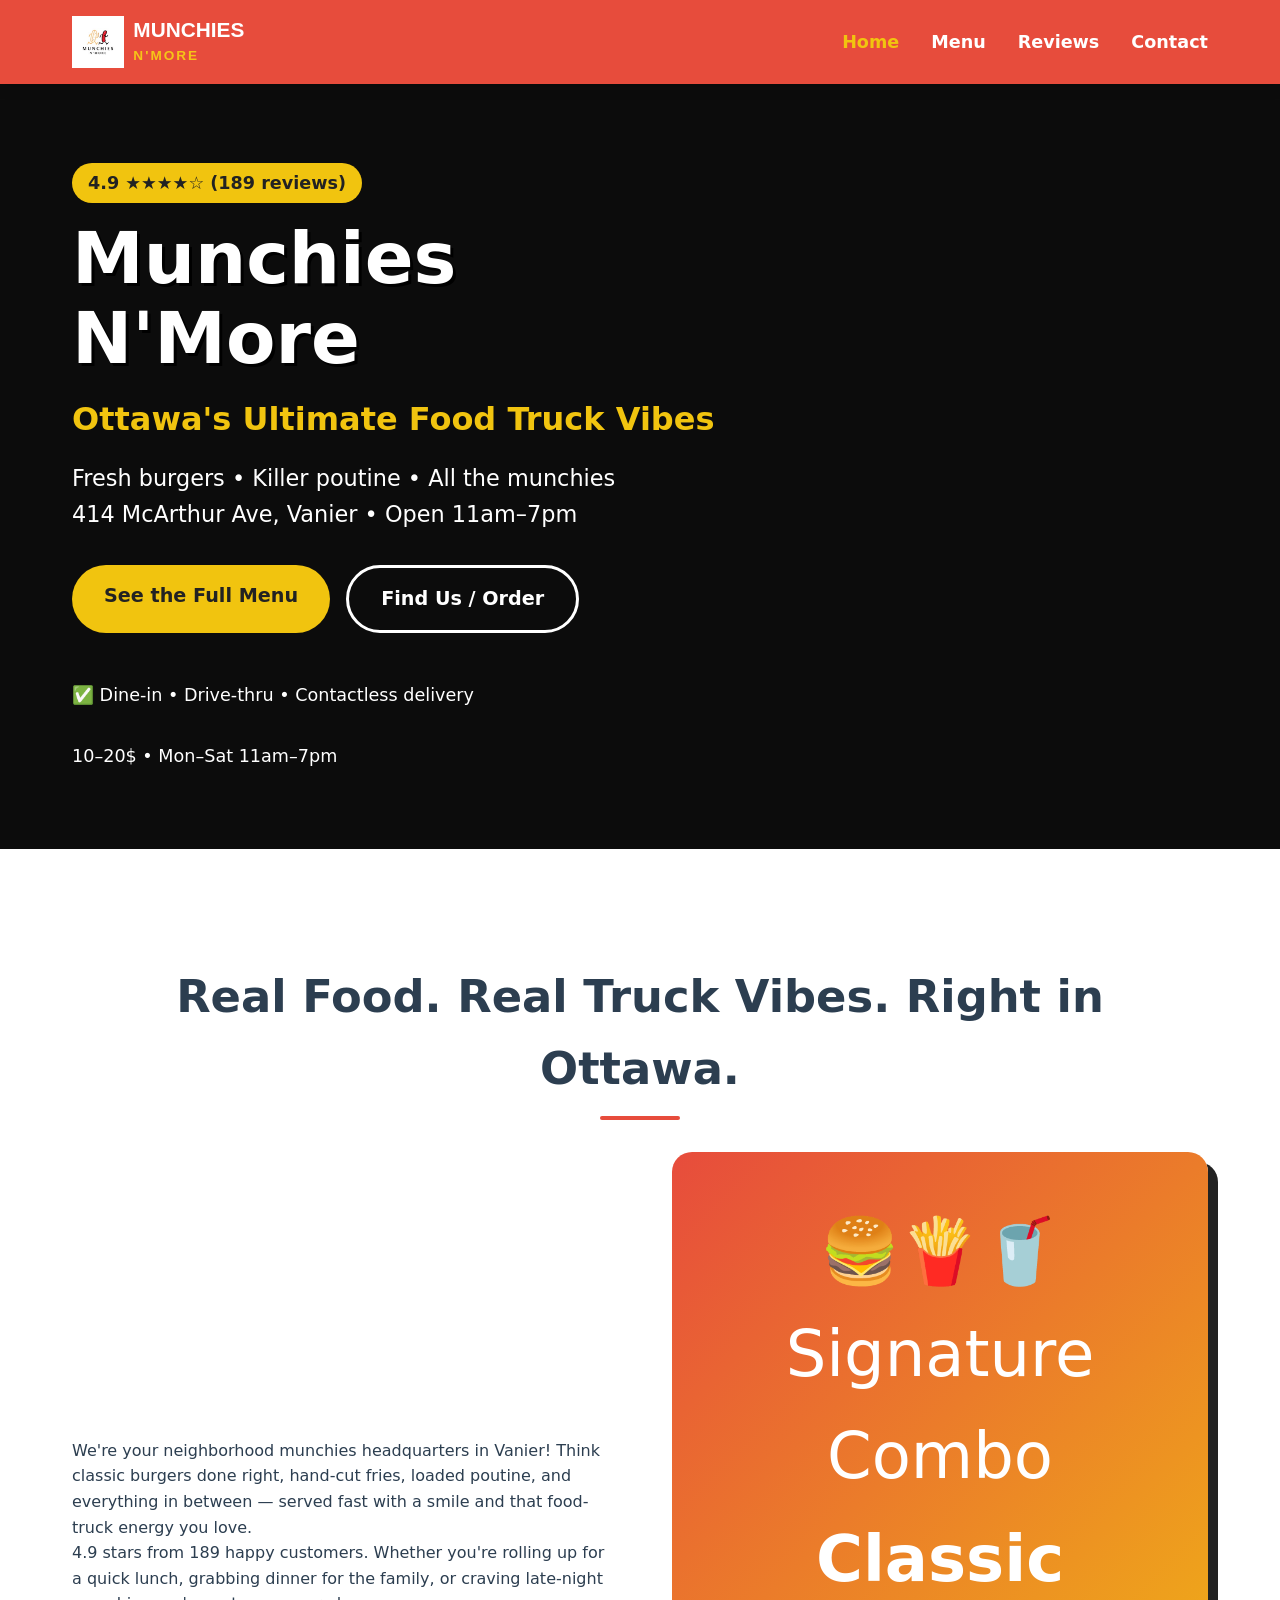
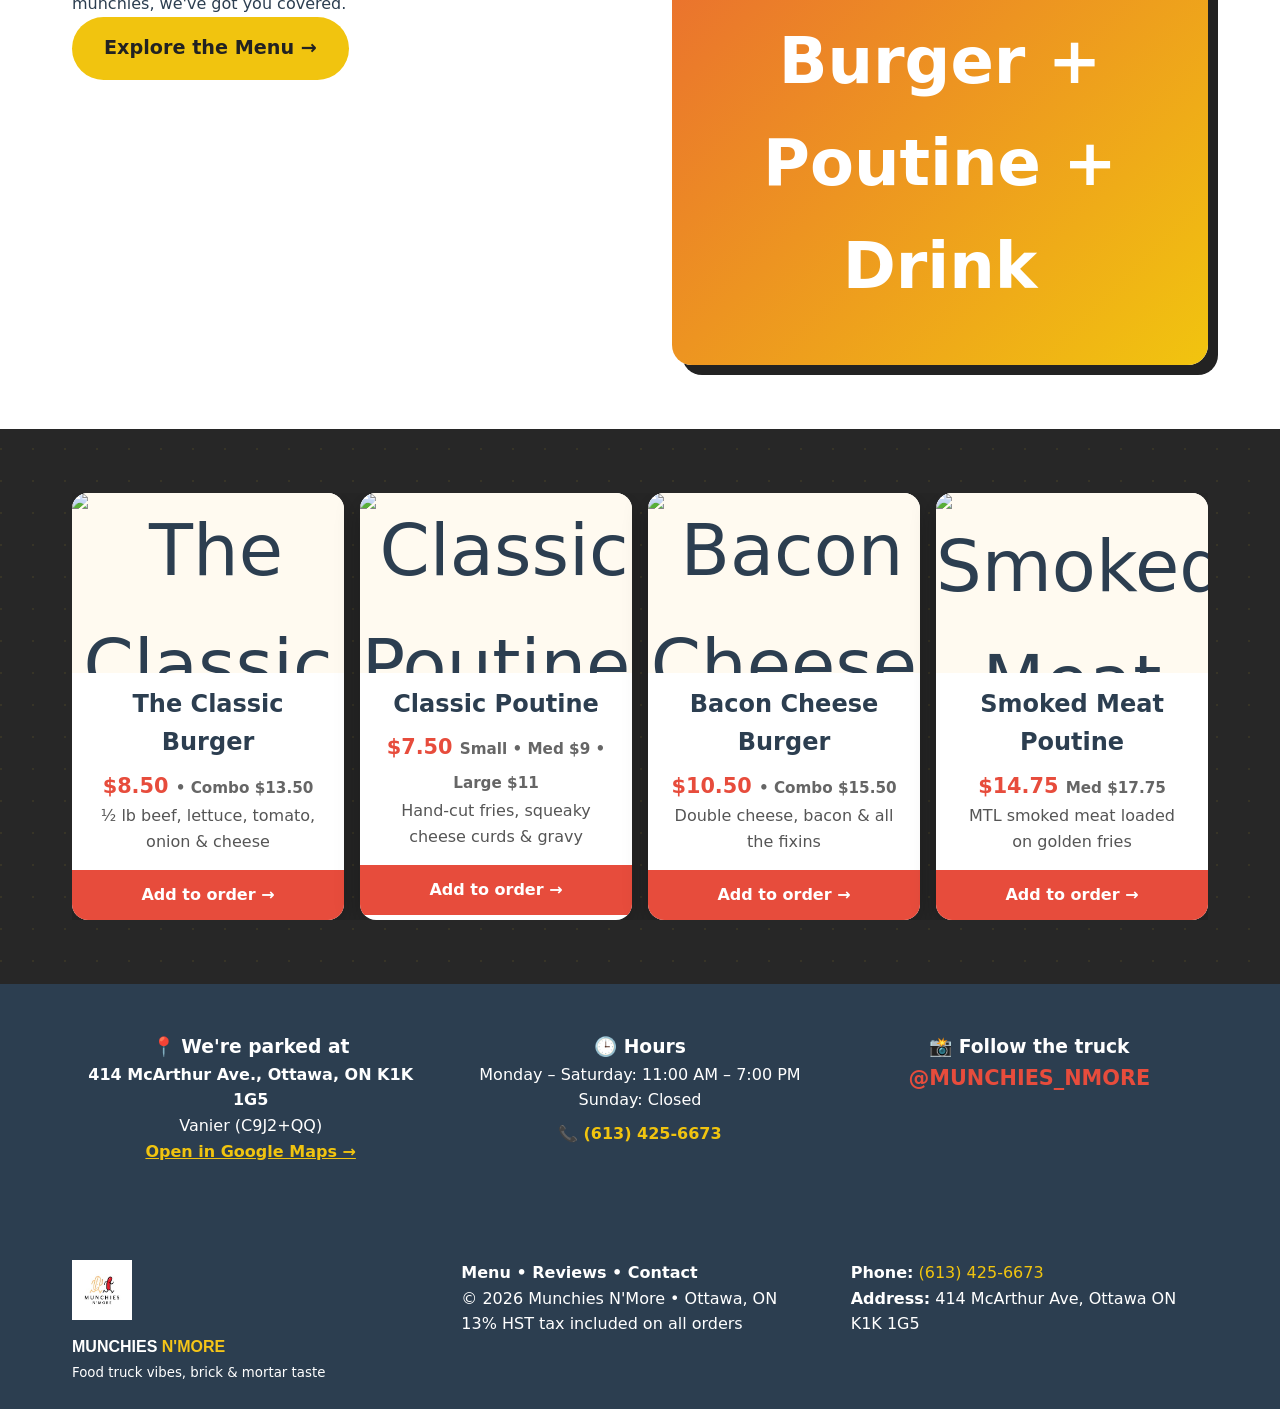
==== commit a524e9cf: "Fix HTML encoding issues in index.html" ====
--- a/index.html
+++ b/index.html
@@ -14,7 +14,7 @@
         <div class="nav-container">
             <div class="logo">
                 <a href="index.html" style="text-decoration:none; display:flex; align-items:center; gap:0.6rem;">
-                <img src="Munchiesnmorelogo.jpg" alt="Munchies N'More Logo" style="height:52px; width:auto; object-fit:contain;">
+                <img src="munchiesnmorepictures/Munchiesnmorelogo.jpg" alt="Munchies N'More Logo" style="height:52px; width:auto; object-fit:contain;">
                 <span style="font-family: Arial Black, Arial, sans-serif; font-weight:900; font-size:1.3rem; color:white; line-height:1.1;">MUNCHIES<br><span style="color:#f5c518; font-size:0.85rem; letter-spacing:2px;">N'MORE</span></span>
             </a>
             </div>
@@ -76,7 +76,7 @@
                 <!-- Classic Burger — Facebook image -->
                 <div class="food-card" style="flex:1 1 0; min-width:0;">
                     <div class="card-image">
-                        <img src="Hamburger.jpg">
+                        <img src="https://scontent-yyz1-1.xx.fbcdn.net/v/t51.75761-15/500946653_18047838335596757_2560642658499420459_n.jpg?_nc_cat=101&ccb=1-7&_nc_sid=13d280&_nc_ohc=-aOXpecgORgQ7kNvwGHXBFb&_nc_oc=AdoExLbuNVOhNQ8IJpHSURNNOXHL4YQTtwr8nH9Y9UfLrcLlNMehx44J0uDtiaU2kos&_nc_zt=23&_nc_ht=scontent-yyz1-1.xx&_nc_gid=2pC0PWGQeLRTKsuloPfjKg&_nc_ss=7b2a8&oh=00_Af3b-eZjWMRIvhGLURH9uqDFWW-O38GSSSex2mFT5kR1bA&oe=69F94170" alt="The Classic Burger" style="width:100%; height:100%; object-fit:cover;">
                     </div>
                     <h3>The Classic Burger</h3>
                     <p class="price">$8.50 <span class="combo">• Combo $13.50</span></p>
@@ -87,7 +87,7 @@
                 <!-- Classic Poutine — Facebook image -->
                 <div class="food-card" style="flex:1 1 0; min-width:0;">
                     <div class="card-image">
-                        <img src="Poutine.jpg">
+                        <img src="https://scontent-yyz1-1.xx.fbcdn.net/v/t51.75761-15/491447043_18044803040596757_7981551884072915376_n.jpg?stp=dst-jpegr_tt6&_nc_cat=100&ccb=1-7&_nc_sid=13d280&_nc_ohc=skUlwRUjs1UQ7kNvwFNxc3g&_nc_oc=Adpio9kpmy-yidTfaqg7gx52o-xm8Wb6qGNh3mwPMj2l8qUXieeeeCruSxaJe0RUGA4&_nc_zt=23&se=-1&_nc_ht=scontent-yyz1-1.xx&_nc_gid=vsfDORpTkvQJ3M3HPiR3mA&_nc_ss=7b2a8&oh=00_Af2ZttgV2dPabQtaAwMRvFItpQ5HbrpZfKFZocXBIv_UCQ&oe=69F92D7D" alt="Classic Poutine" style="width:100%; height:100%; object-fit:cover;">
                     </div>
                     <h3>Classic Poutine</h3>
                     <p class="price">$7.50 <span class="combo">Small • Med $9 • Large $11</span></p>
@@ -98,7 +98,7 @@
                 <!-- Bacon Cheese Burger — placeholder until image is ready -->
                 <div class="food-card" style="flex:1 1 0; min-width:0;">
                     <div class="card-image">
-                        <img src="baconcheeseburger.jpg">
+                        <img src="https://scontent-yyz1-1.xx.fbcdn.net/v/t39.30808-6/468090991_18026823443596757_1789065351424493920_n.jpg?_nc_cat=110&ccb=1-7&_nc_sid=13d280&_nc_ohc=BLnVHIfy1NgQ7kNvwEHu3vu&_nc_oc=AdqtovtKT4fnmudJaQ15nFhrCWeAYBoKl8DqY_YOQ9kQANMWgO-OhlU07elheRdrSF8&_nc_zt=23&_nc_ht=scontent-yyz1-1.xx&_nc_gid=Baz4bLds0SWbVP13Q4mYcg&_nc_ss=7b2a8&oh=00_Af12F_oFXhneqRbmxSqv_v1kIv4dqmqPrhVgelsbQcWtFw&oe=69F9350A" alt="Bacon Cheese Burger" style="width:100%; height:100%; object-fit:cover;">
                     </div>
                     <h3>Bacon Cheese Burger</h3>
                     <p class="price">$10.50 <span class="combo">• Combo $15.50</span></p>
@@ -109,7 +109,7 @@
                 <!-- Smoked Meat Poutine — placeholder until image is ready -->
                 <div class="food-card" style="flex:1 1 0; min-width:0;">
                     <div class="card-image">
-                        <img src="smockedmeatpoutine.jpg">
+                        <img src="https://scontent-yyz1-1.xx.fbcdn.net/v/t51.82787-15/679905351_18086259383596757_5657183572681502461_n.jpg?stp=dst-jpegr_tt6&_nc_cat=107&ccb=1-7&_nc_sid=13d280&_nc_ohc=mb37BXSbCqcQ7kNvwHdJdE_&_nc_oc=Adqlz99z5XsGVRLxoKaA427H85_x9M3KuNcZFvM1K0kr_pr5luL-7hgQTSxm6ycsNsg&_nc_zt=23&se=-1&_nc_ht=scontent-yyz1-1.xx&_nc_gid=B13zHSxKtmBtbx5rs-3svA&_nc_ss=7b2a8&oh=00_Af0Sts0FncLJLmUtwqcse7UMjRJ-zwwLRFSuVelu4PEn-w&oe=69F95AE2" alt="Smoked Meat Poutine" style="width:100%; height:100%; object-fit:cover;">
                     </div>
                     <h3>Smoked Meat Poutine</h3>
                     <p class="price">$14.75 <span class="combo">Med $17.75</span></p>
@@ -148,7 +148,7 @@
         <div class="container">
             <div class="footer-grid">
                 <div class="footer-logo">
-                    <img src="Munchiesnmorelogo.jpg" alt="Munchies N'More Logo" style="height:60px; width:auto; object-fit:contain; margin-bottom:6px;">
+                    <img src="munchiesnmorepictures/Munchiesnmorelogo.jpg" alt="Munchies N'More Logo" style="height:60px; width:auto; object-fit:contain; margin-bottom:6px;">
                     <span style="font-family: Arial Black, Arial, sans-serif; font-weight:900; font-size:1rem; color:white; display:block;">MUNCHIES <span style="color:#f5c518;">N'MORE</span></span>
                     <p><small>Food truck vibes, brick &amp; mortar taste</small></p>
                 </div>
@@ -171,4 +171,4 @@
         });
     </script>
 </body>
-</html>+</html>
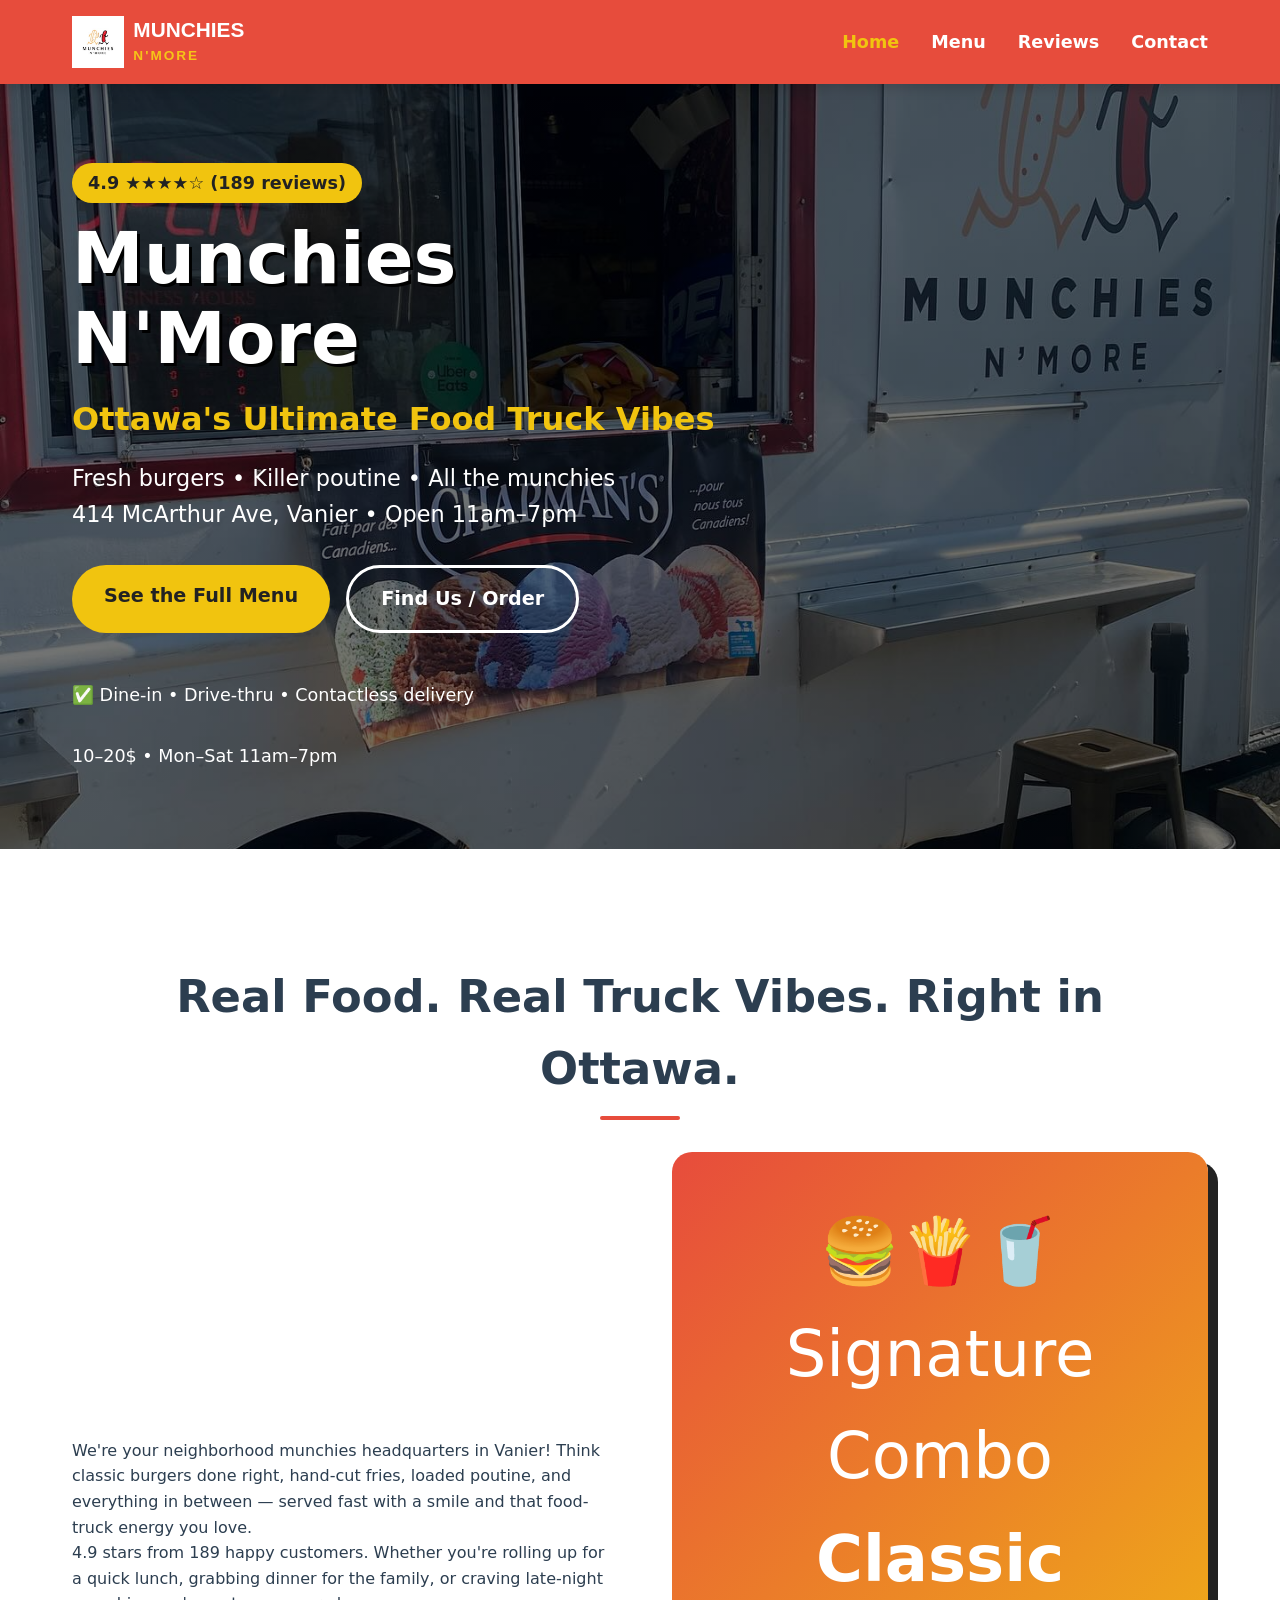
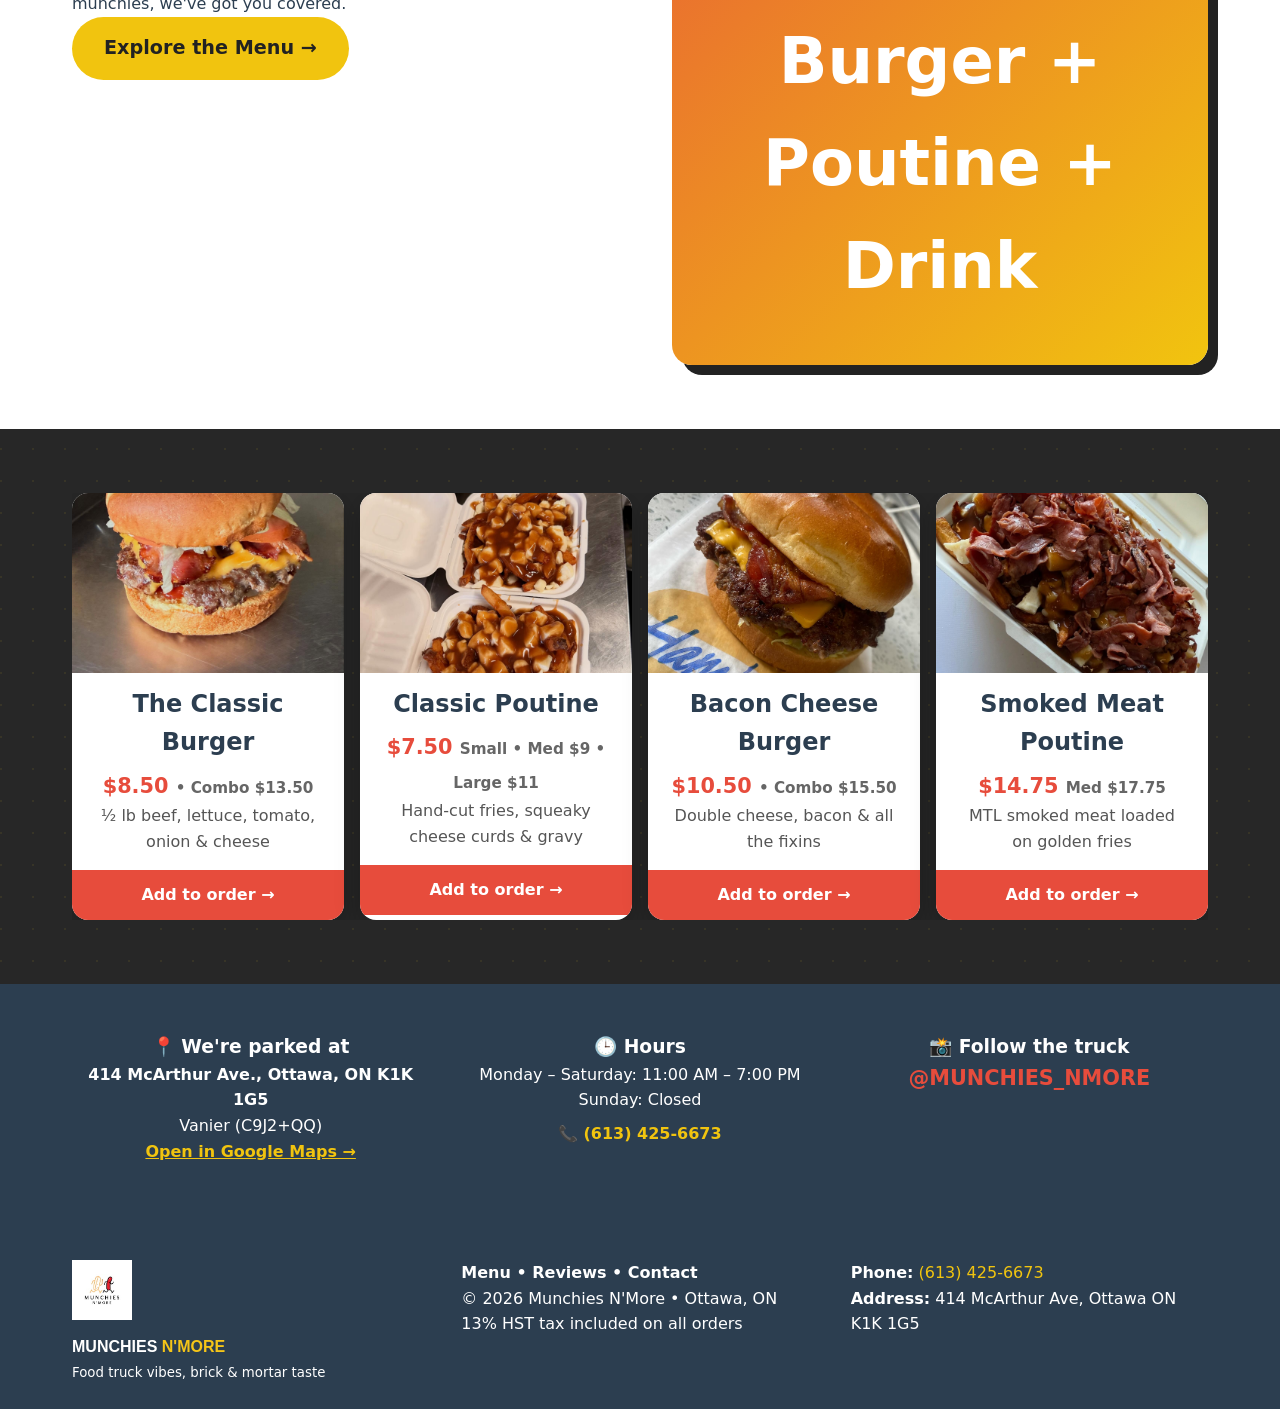
==== commit 9813819c: "Fix HTML encoding issues in index.html" ====
--- a/index.html
+++ b/index.html
@@ -76,7 +76,7 @@
                 <!-- Classic Burger — Facebook image -->
                 <div class="food-card" style="flex:1 1 0; min-width:0;">
                     <div class="card-image">
-                        <img src="https://scontent-yyz1-1.xx.fbcdn.net/v/t51.75761-15/500946653_18047838335596757_2560642658499420459_n.jpg?_nc_cat=101&ccb=1-7&_nc_sid=13d280&_nc_ohc=-aOXpecgORgQ7kNvwGHXBFb&_nc_oc=AdoExLbuNVOhNQ8IJpHSURNNOXHL4YQTtwr8nH9Y9UfLrcLlNMehx44J0uDtiaU2kos&_nc_zt=23&_nc_ht=scontent-yyz1-1.xx&_nc_gid=2pC0PWGQeLRTKsuloPfjKg&_nc_ss=7b2a8&oh=00_Af3b-eZjWMRIvhGLURH9uqDFWW-O38GSSSex2mFT5kR1bA&oe=69F94170" alt="The Classic Burger" style="width:100%; height:100%; object-fit:cover;">
+                        <img src="munchiesnmorepictures/Hamburger.jpg" alt="The Classic Burger" style="width:100%; height:100%; object-fit:cover;">
                     </div>
                     <h3>The Classic Burger</h3>
                     <p class="price">$8.50 <span class="combo">• Combo $13.50</span></p>
@@ -87,7 +87,7 @@
                 <!-- Classic Poutine — Facebook image -->
                 <div class="food-card" style="flex:1 1 0; min-width:0;">
                     <div class="card-image">
-                        <img src="https://scontent-yyz1-1.xx.fbcdn.net/v/t51.75761-15/491447043_18044803040596757_7981551884072915376_n.jpg?stp=dst-jpegr_tt6&_nc_cat=100&ccb=1-7&_nc_sid=13d280&_nc_ohc=skUlwRUjs1UQ7kNvwFNxc3g&_nc_oc=Adpio9kpmy-yidTfaqg7gx52o-xm8Wb6qGNh3mwPMj2l8qUXieeeeCruSxaJe0RUGA4&_nc_zt=23&se=-1&_nc_ht=scontent-yyz1-1.xx&_nc_gid=vsfDORpTkvQJ3M3HPiR3mA&_nc_ss=7b2a8&oh=00_Af2ZttgV2dPabQtaAwMRvFItpQ5HbrpZfKFZocXBIv_UCQ&oe=69F92D7D" alt="Classic Poutine" style="width:100%; height:100%; object-fit:cover;">
+                        <img src="munchiesnmorepictures/Poutine.jpg" style="width:100%; height:100%; object-fit:cover;">
                     </div>
                     <h3>Classic Poutine</h3>
                     <p class="price">$7.50 <span class="combo">Small • Med $9 • Large $11</span></p>
@@ -98,7 +98,7 @@
                 <!-- Bacon Cheese Burger — placeholder until image is ready -->
                 <div class="food-card" style="flex:1 1 0; min-width:0;">
                     <div class="card-image">
-                        <img src="https://scontent-yyz1-1.xx.fbcdn.net/v/t39.30808-6/468090991_18026823443596757_1789065351424493920_n.jpg?_nc_cat=110&ccb=1-7&_nc_sid=13d280&_nc_ohc=BLnVHIfy1NgQ7kNvwEHu3vu&_nc_oc=AdqtovtKT4fnmudJaQ15nFhrCWeAYBoKl8DqY_YOQ9kQANMWgO-OhlU07elheRdrSF8&_nc_zt=23&_nc_ht=scontent-yyz1-1.xx&_nc_gid=Baz4bLds0SWbVP13Q4mYcg&_nc_ss=7b2a8&oh=00_Af12F_oFXhneqRbmxSqv_v1kIv4dqmqPrhVgelsbQcWtFw&oe=69F9350A" alt="Bacon Cheese Burger" style="width:100%; height:100%; object-fit:cover;">
+                        <img src="munchiesnmorepictures/baconcheeseburger.jpg" alt="Bacon Cheese Burger" style="width:100%; height:100%; object-fit:cover;">
                     </div>
                     <h3>Bacon Cheese Burger</h3>
                     <p class="price">$10.50 <span class="combo">• Combo $15.50</span></p>
@@ -109,7 +109,7 @@
                 <!-- Smoked Meat Poutine — placeholder until image is ready -->
                 <div class="food-card" style="flex:1 1 0; min-width:0;">
                     <div class="card-image">
-                        <img src="https://scontent-yyz1-1.xx.fbcdn.net/v/t51.82787-15/679905351_18086259383596757_5657183572681502461_n.jpg?stp=dst-jpegr_tt6&_nc_cat=107&ccb=1-7&_nc_sid=13d280&_nc_ohc=mb37BXSbCqcQ7kNvwHdJdE_&_nc_oc=Adqlz99z5XsGVRLxoKaA427H85_x9M3KuNcZFvM1K0kr_pr5luL-7hgQTSxm6ycsNsg&_nc_zt=23&se=-1&_nc_ht=scontent-yyz1-1.xx&_nc_gid=B13zHSxKtmBtbx5rs-3svA&_nc_ss=7b2a8&oh=00_Af0Sts0FncLJLmUtwqcse7UMjRJ-zwwLRFSuVelu4PEn-w&oe=69F95AE2" alt="Smoked Meat Poutine" style="width:100%; height:100%; object-fit:cover;">
+                        <img src="munchiesnmorepictures/smockedmeatpoutine.jpg" alt="Smoked Meat Poutine" style="width:100%; height:100%; object-fit:cover;">
                     </div>
                     <h3>Smoked Meat Poutine</h3>
                     <p class="price">$14.75 <span class="combo">Med $17.75</span></p>
--- a/style.css
+++ b/style.css
@@ -89,7 +89,7 @@
 
 /* HERO */
 .hero {
-    background: linear-gradient(rgba(0,0,0,0.55), rgba(0,0,0,0.55)), url('foodtruck.jpg') center center/cover no-repeat;
+    background: linear-gradient(rgba(0,0,0,0.55), rgba(0,0,0,0.55)), url('munchiesnmorepictures/foodtruck.jpg') center center/cover no-repeat;
     background-color: #1a1a1a;
     height: 85vh;
     min-height: 600px;
@@ -797,4 +797,4 @@
     .hero-title { font-size: 1.9rem; }
     .btn { padding: 12px 18px; font-size: 0.95rem; }
     .filter-btn { font-size: 0.78rem; padding: 0.3rem 0.7rem; }
-}+}
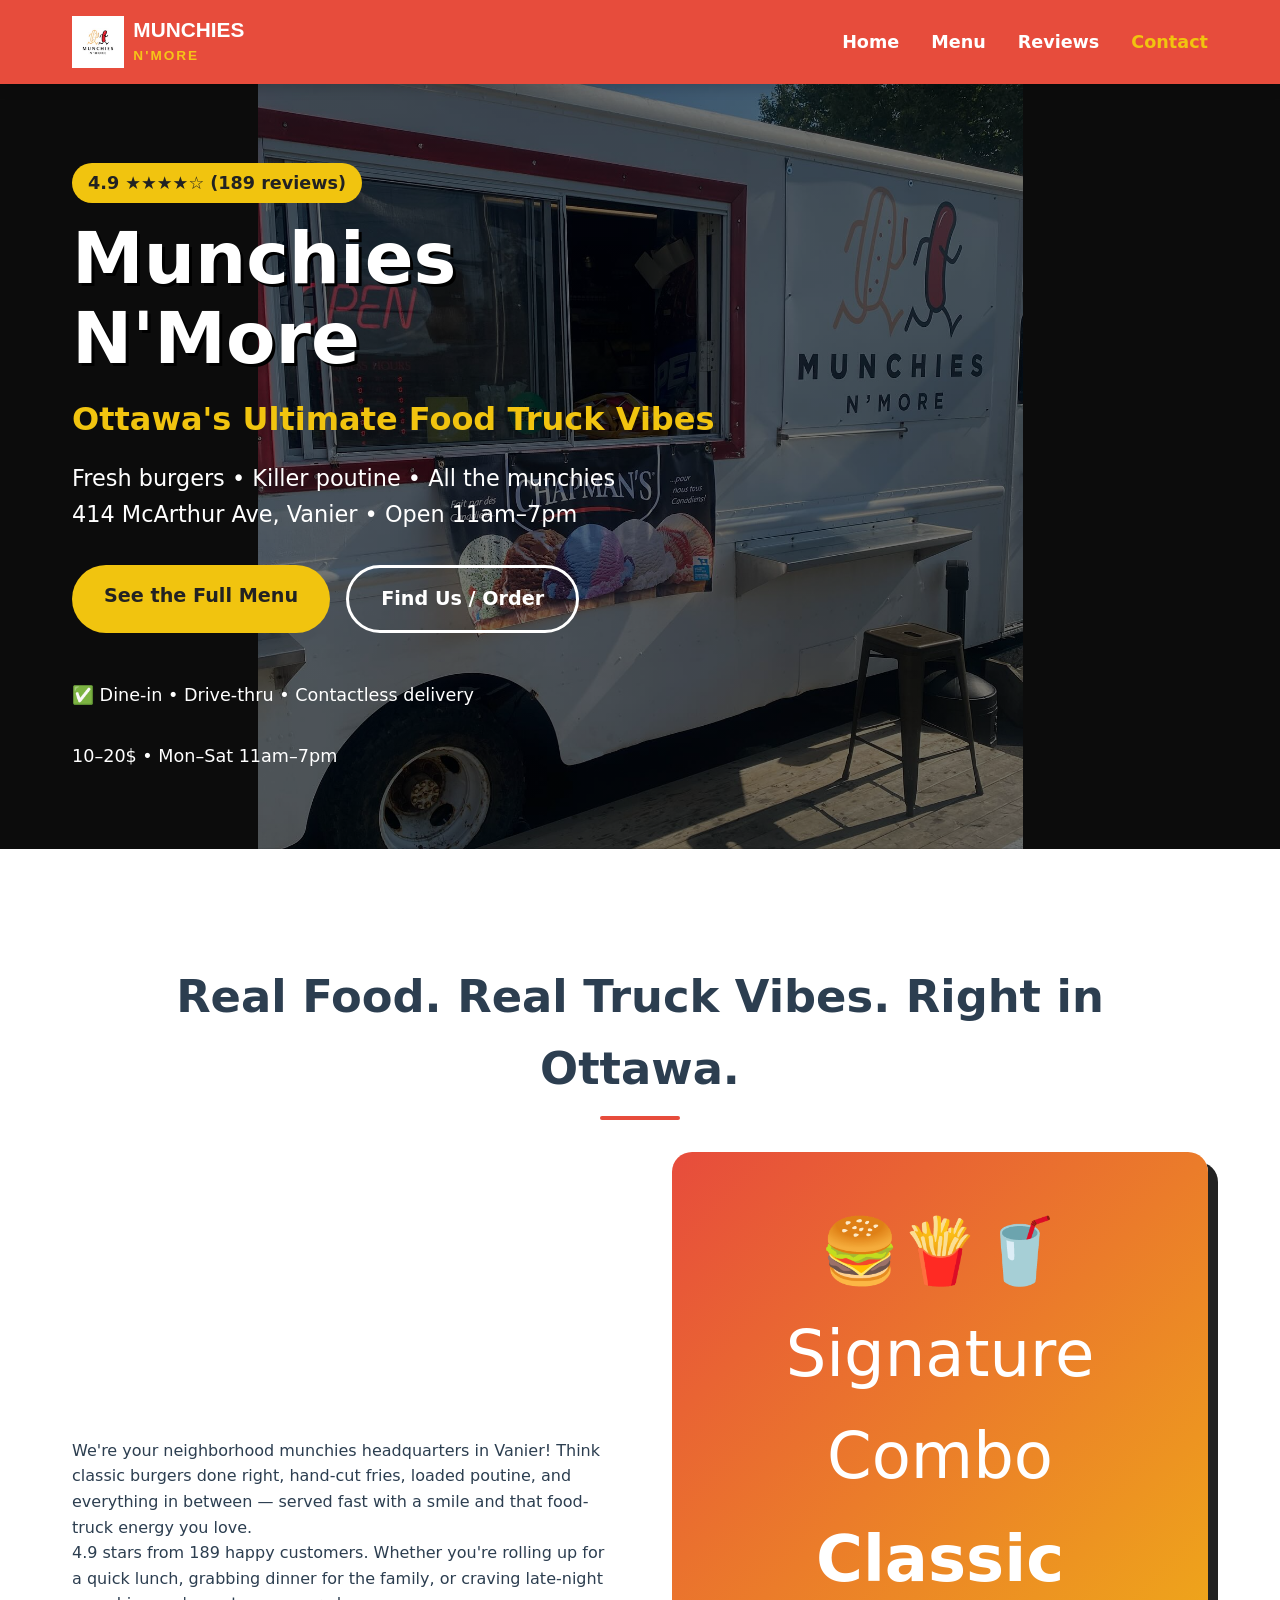
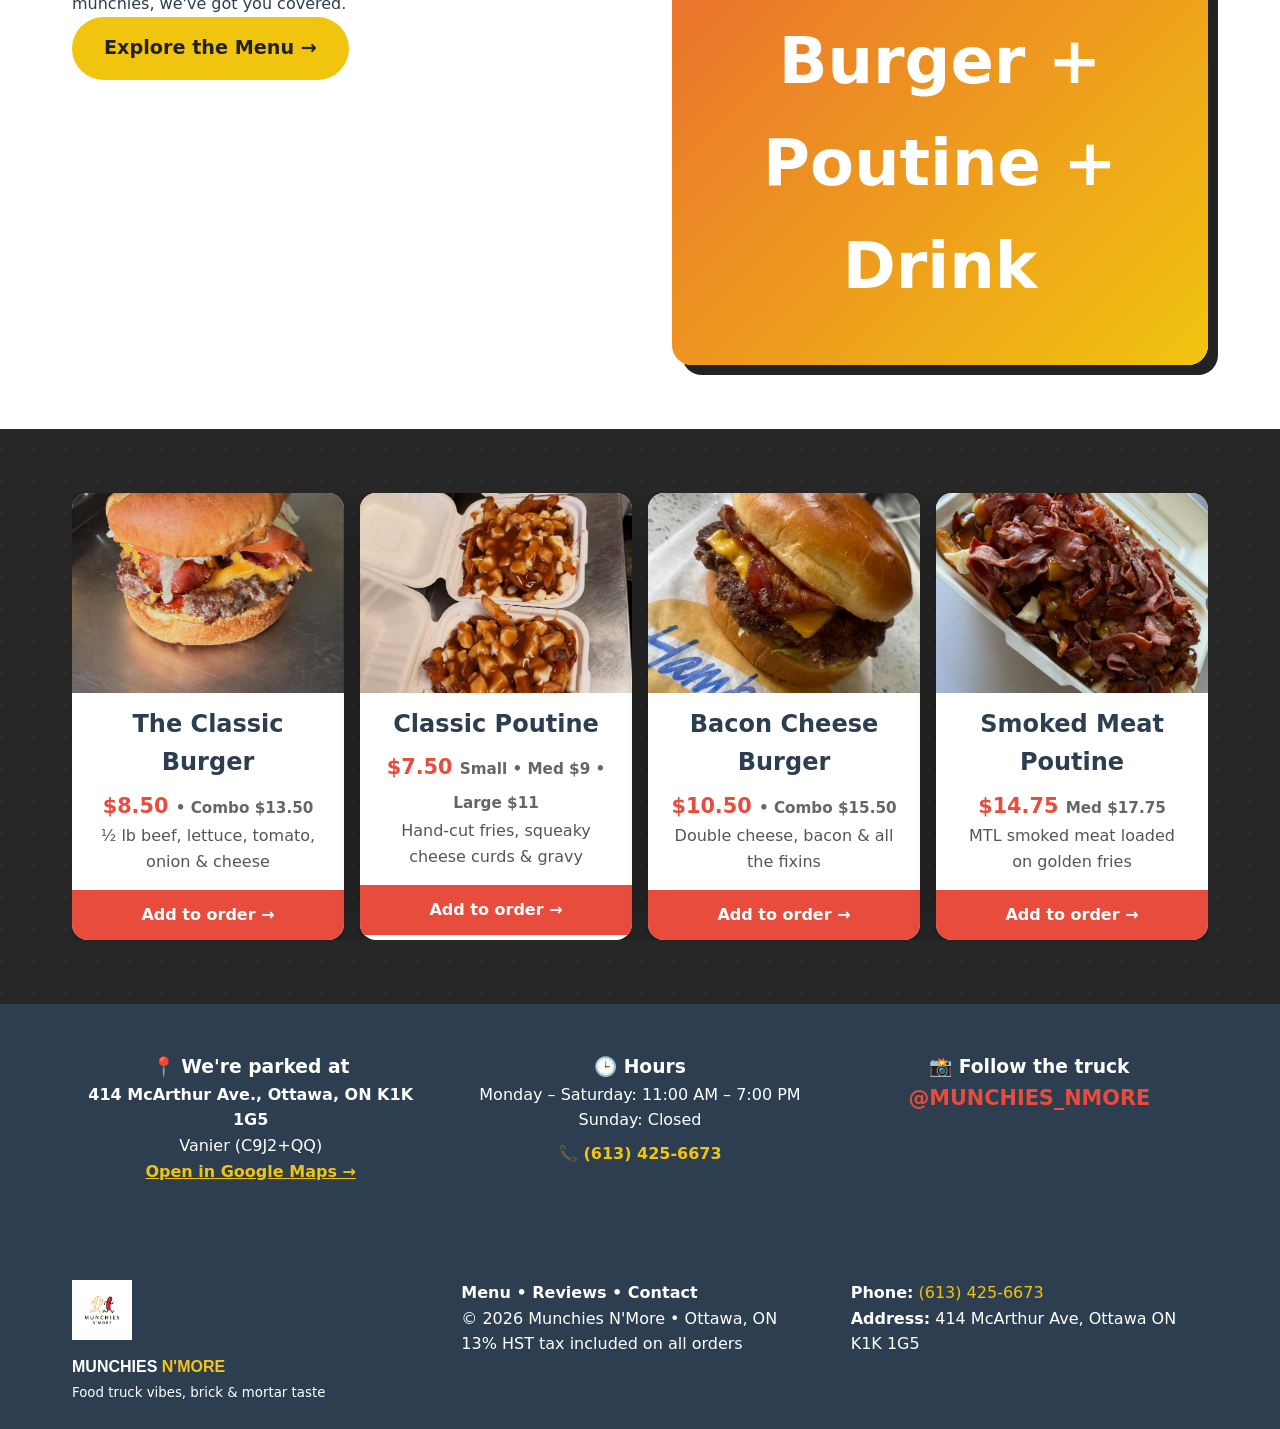
==== commit 2996af62: "Restore index.html to original state Restored original content of index.html after accidental remova" ====
--- a/index.html
+++ b/index.html
@@ -14,15 +14,15 @@
         <div class="nav-container">
             <div class="logo">
                 <a href="index.html" style="text-decoration:none; display:flex; align-items:center; gap:0.6rem;">
-                <img src="munchiesnmorepictures/Munchiesnmorelogo.jpg" alt="Munchies N'More Logo" style="height:52px; width:auto; object-fit:contain;">
-                <span style="font-family: Arial Black, Arial, sans-serif; font-weight:900; font-size:1.3rem; color:white; line-height:1.1;">MUNCHIES<br><span style="color:#f5c518; font-size:0.85rem; letter-spacing:2px;">N'MORE</span></span>
-            </a>
+                    <img src="munchiesnmorepictures/Munchiesnmorelogo.jpg" alt="Munchies N'More Logo" style="height:52px; width:auto; object-fit:contain;">
+                    <span style="font-family: Arial Black, Arial, sans-serif; font-weight:900; font-size:1.3rem; color:white; line-height:1.1;">MUNCHIES<br><span style="color:#f5c518; font-size:0.85rem; letter-spacing:2px;">N'MORE</span></span>
+                </a>
             </div>
             <ul class="nav-links">
-                <li><a href="index.html" class="active">Home</a></li>
+                <li><a href="index.html">Home</a></li>
                 <li><a href="menu.html">Menu</a></li>
                 <li><a href="reviews.html">Reviews</a></li>
-                <li><a href="contact.html">Contact</a></li>
+                <li><a href="contact.html" class="active">Contact</a></li>
             </ul>
             <button class="hamburger" aria-label="Toggle menu">☰</button>
         </div>
--- a/style.css
+++ b/style.css
@@ -89,7 +89,7 @@
 
 /* HERO */
 .hero {
-    background: linear-gradient(rgba(0,0,0,0.55), rgba(0,0,0,0.55)), url('munchiesnmorepictures/foodtruck.jpg') center center/cover no-repeat;
+    background: linear-gradient(rgba(0,0,0,0.55), rgba(0,0,0,0.55)), url('munchiesnmorepictures/foodtruck.jpg') center center/contain no-repeat;
     background-color: #1a1a1a;
     height: 85vh;
     min-height: 600px;
@@ -271,6 +271,8 @@
     box-shadow: 0 8px 25px rgba(0,0,0,0.25);
     text-align: center;
     transition: transform 0.3s;
+    display: flex;
+    flex-direction: column;
 }
 
 .food-card:hover {
@@ -279,13 +281,14 @@
 
 .card-image {
     width: 100%;
-    height: 180px;
+    height: 200px;
     overflow: hidden;
     background: #fffaf0;
     display: flex;
     align-items: center;
     justify-content: center;
     font-size: 4.5rem;
+    flex-shrink: 0;
 }
 
 .card-image img {
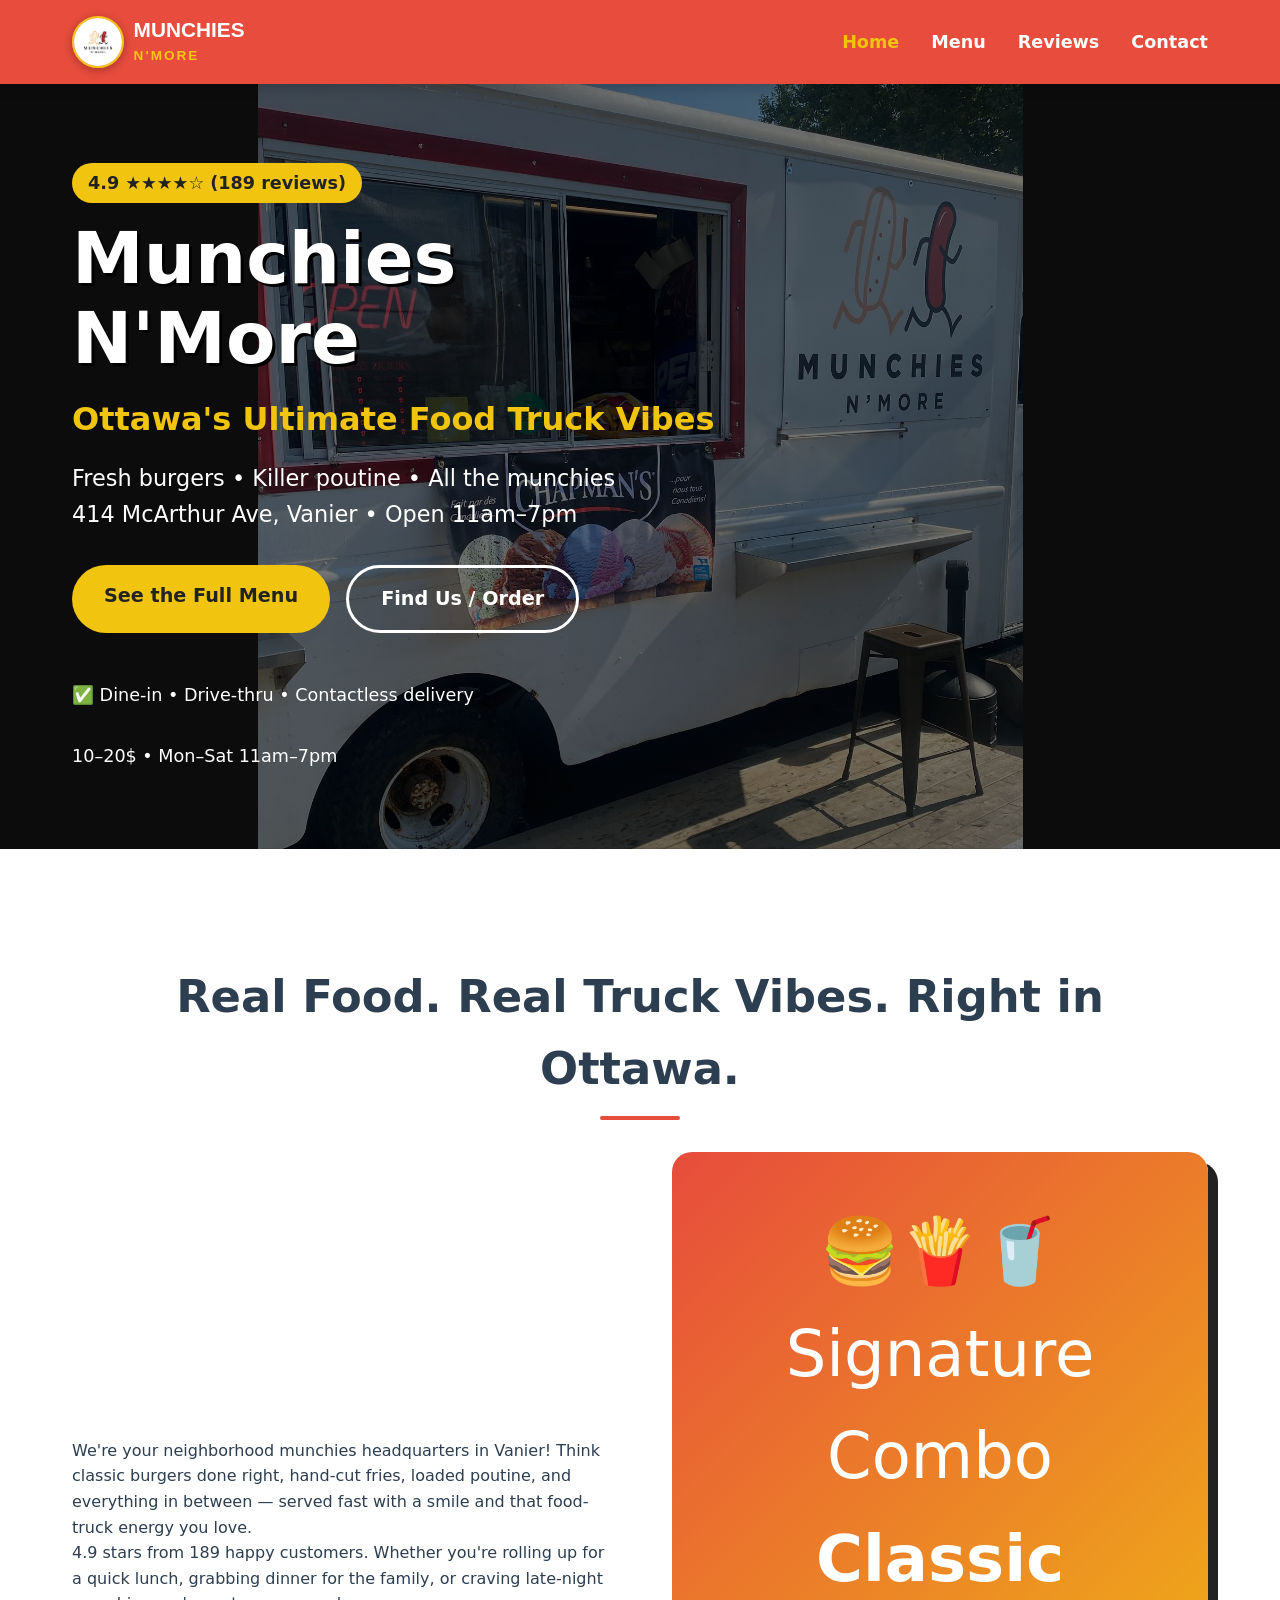
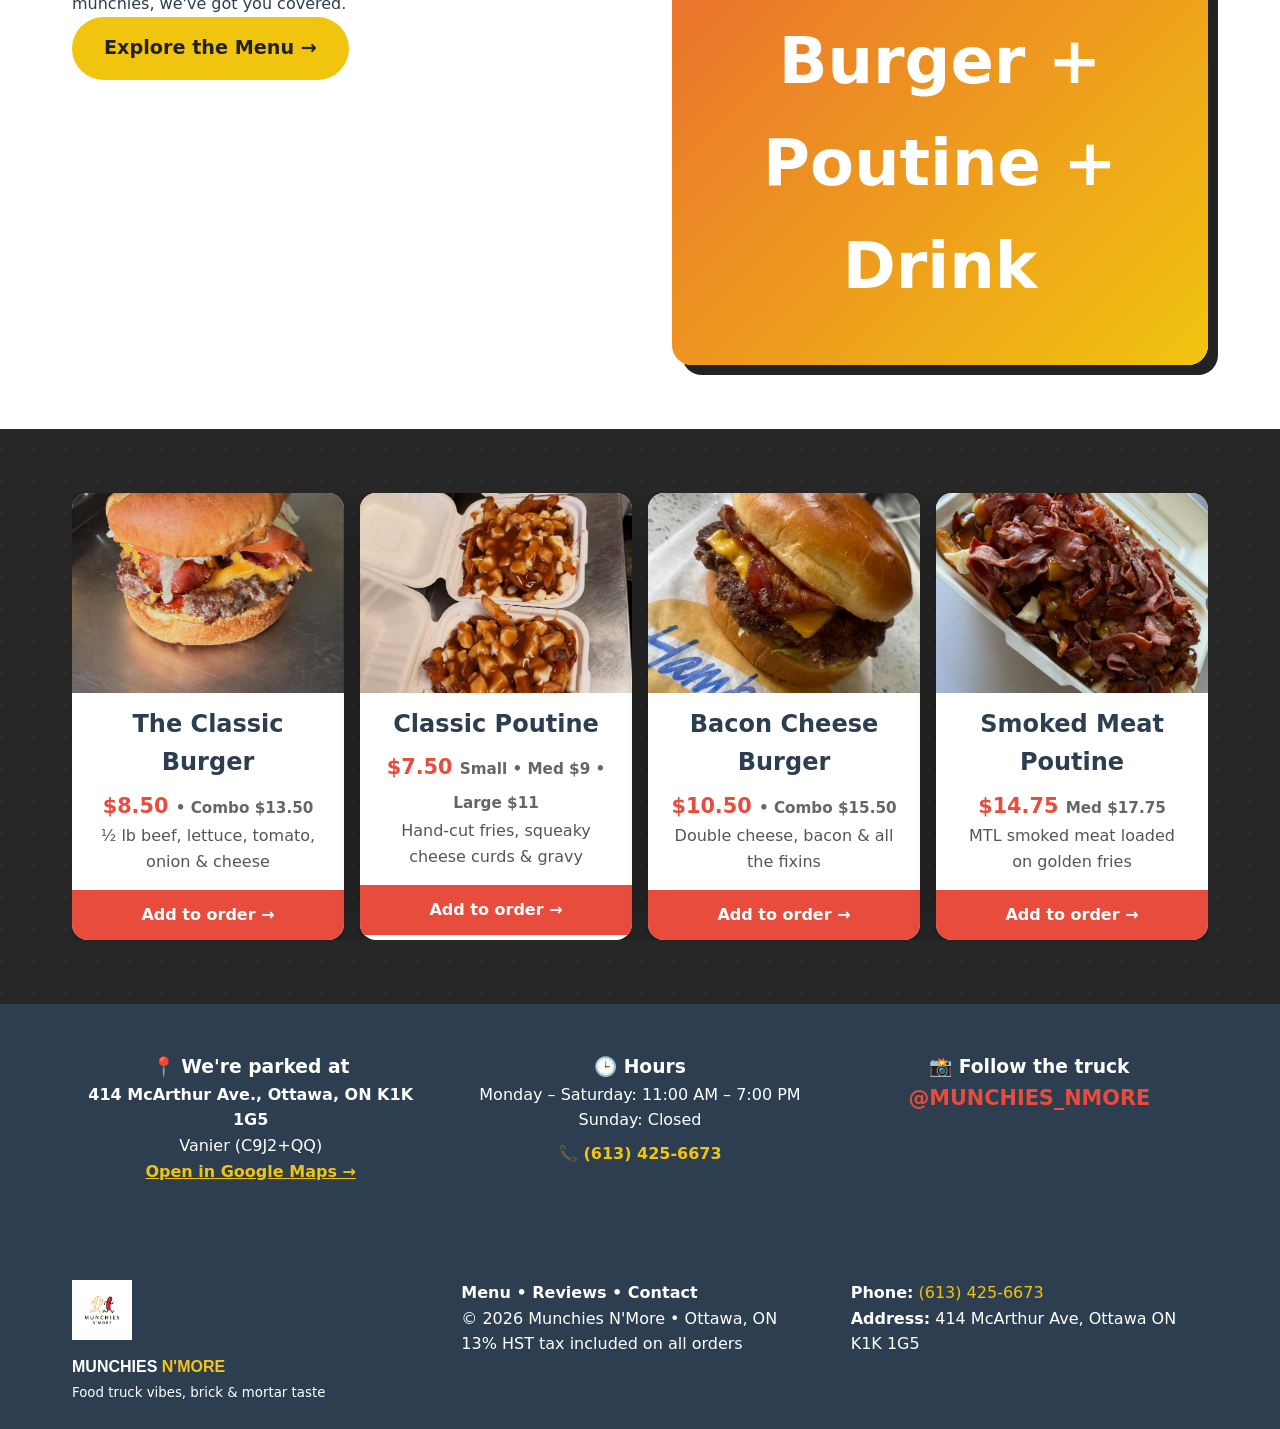
==== commit 154cf36c: "Enhance navbar logo and active link styling Updated navbar logo styling and added a border and shado" ====
--- a/index.html
+++ b/index.html
@@ -14,15 +14,15 @@
         <div class="nav-container">
             <div class="logo">
                 <a href="index.html" style="text-decoration:none; display:flex; align-items:center; gap:0.6rem;">
-                    <img src="munchiesnmorepictures/Munchiesnmorelogo.jpg" alt="Munchies N'More Logo" style="height:52px; width:auto; object-fit:contain;">
-                    <span style="font-family: Arial Black, Arial, sans-serif; font-weight:900; font-size:1.3rem; color:white; line-height:1.1;">MUNCHIES<br><span style="color:#f5c518; font-size:0.85rem; letter-spacing:2px;">N'MORE</span></span>
-                </a>
+                <img src="munchiesnmorepictures/Munchiesnmorelogo.jpg" alt="Munchies N'More Logo" style="height:52px; width:52px; border-radius:50%; object-fit:cover; border:2px solid #f5c518; box-shadow:0 2px 8px rgba(0,0,0,0.3);">
+                <span style="font-family: Arial Black, Arial, sans-serif; font-weight:900; font-size:1.3rem; color:white; line-height:1.1;">MUNCHIES<br><span style="color:#f5c518; font-size:0.85rem; letter-spacing:2px;">N'MORE</span></span>
+            </a>
             </div>
             <ul class="nav-links">
-                <li><a href="index.html">Home</a></li>
+                <li><a href="index.html" class="active">Home</a></li>
                 <li><a href="menu.html">Menu</a></li>
                 <li><a href="reviews.html">Reviews</a></li>
-                <li><a href="contact.html" class="active">Contact</a></li>
+                <li><a href="contact.html">Contact</a></li>
             </ul>
             <button class="hamburger" aria-label="Toggle menu">☰</button>
         </div>
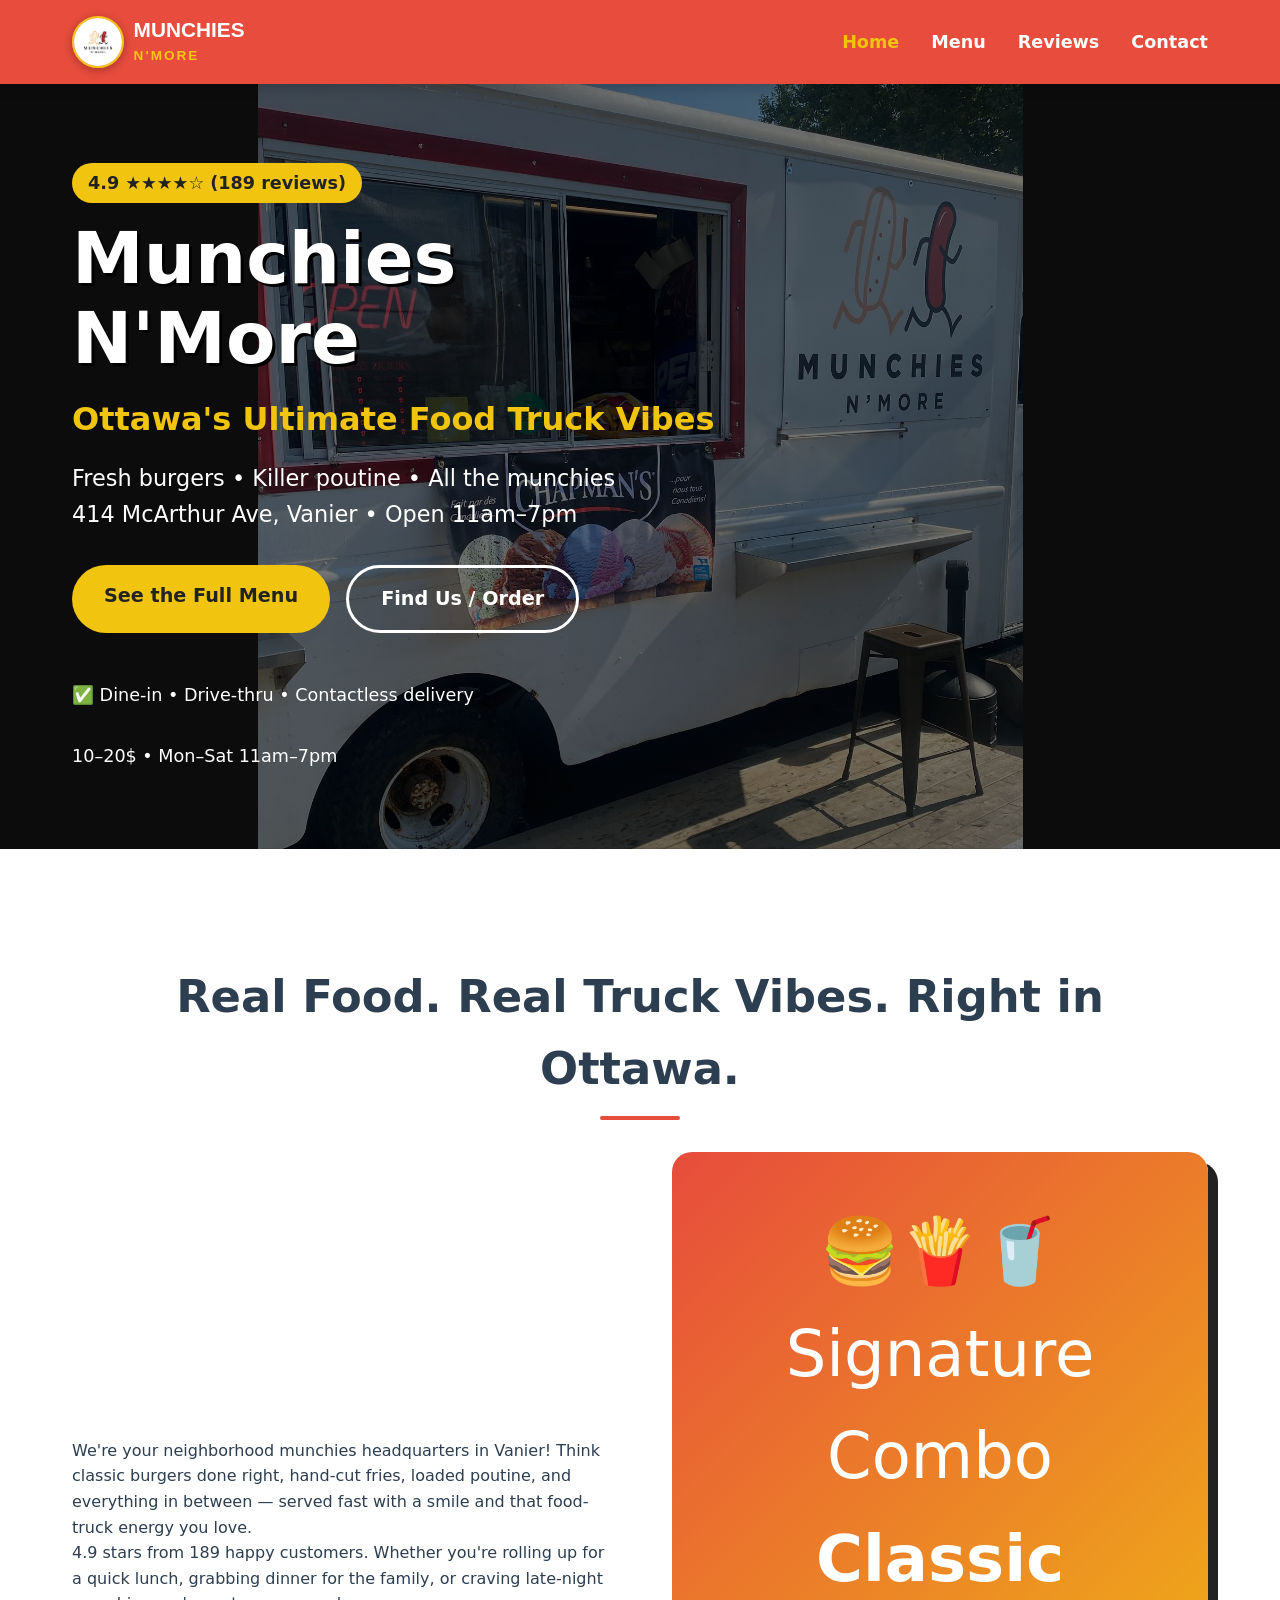
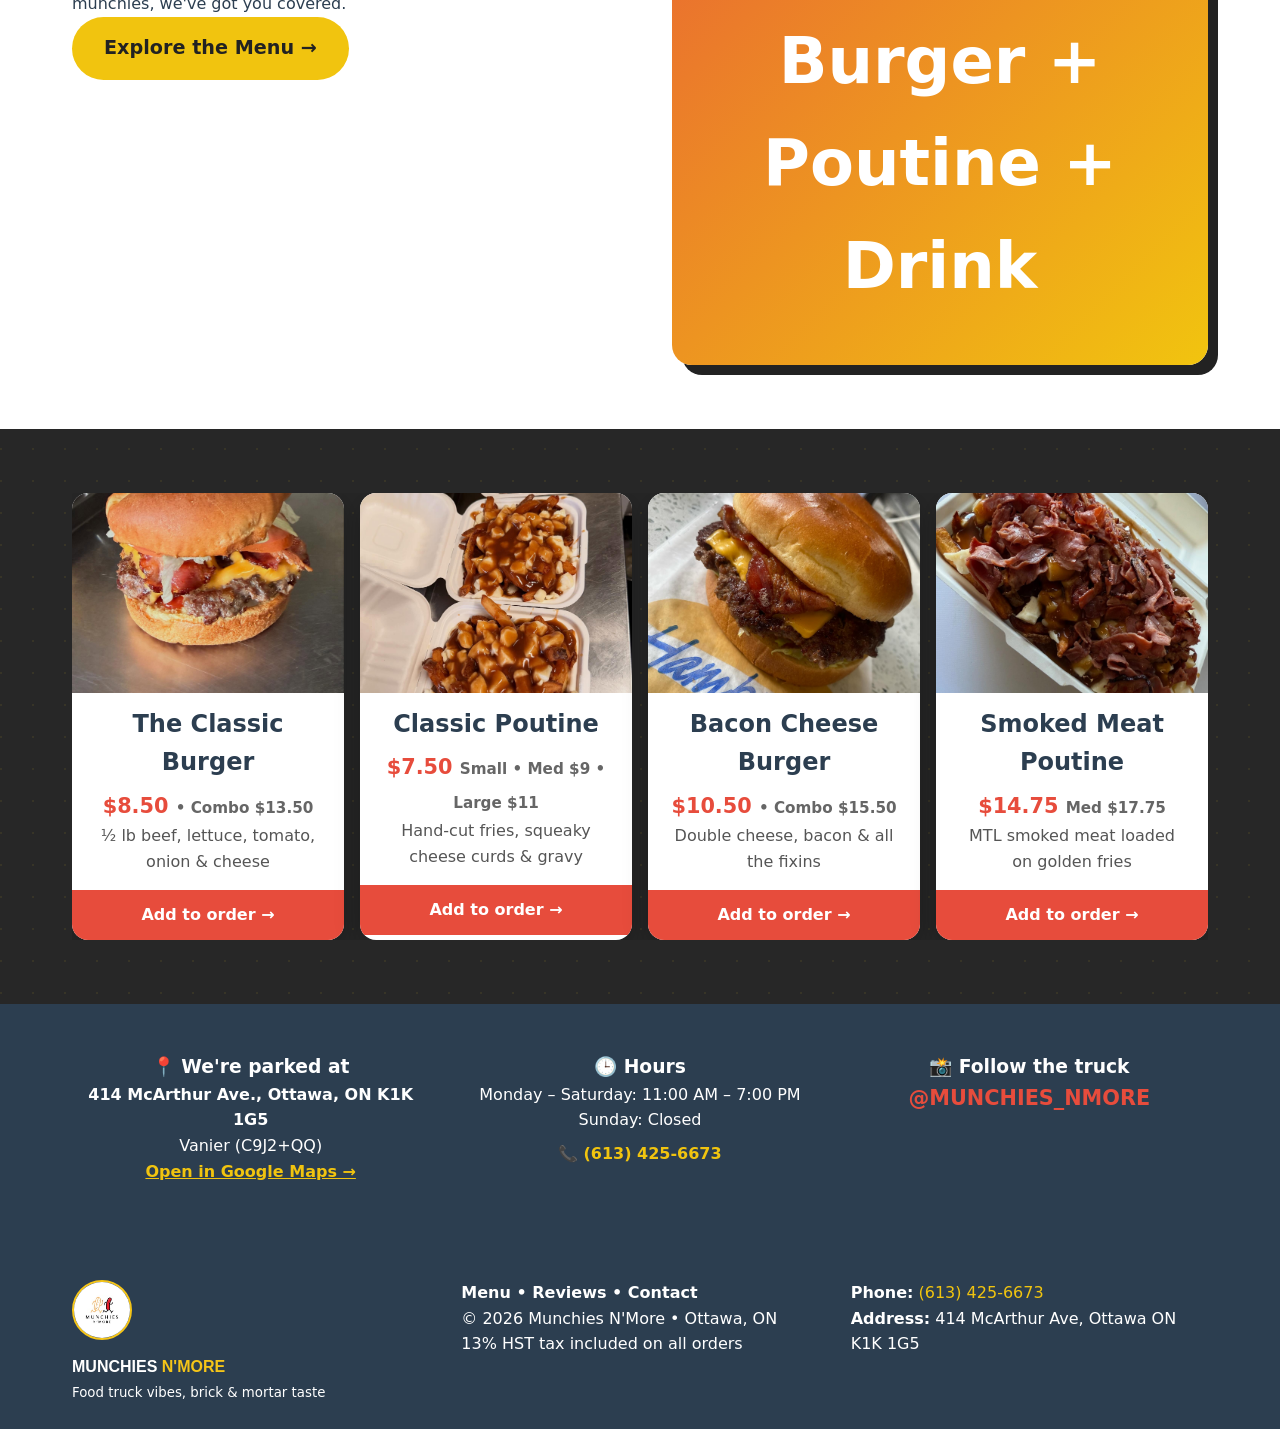
==== commit cac341aa: "Update index.html" ====
--- a/index.html
+++ b/index.html
@@ -144,11 +144,11 @@
     </section>
 
     <!-- FOOTER -->
-    <footer>
+   <footer>
         <div class="container">
             <div class="footer-grid">
                 <div class="footer-logo">
-                    <img src="munchiesnmorepictures/Munchiesnmorelogo.jpg" alt="Munchies N'More Logo" style="height:60px; width:auto; object-fit:contain; margin-bottom:6px;">
+                    <img src="munchiesnmorepictures/Munchiesnmorelogo.jpg" alt="Munchies N'More Logo" style="height:60px; width:60px; border-radius:50%; object-fit:cover; border:2px solid #f5c518; margin-bottom:6px;">
                     <span style="font-family: Arial Black, Arial, sans-serif; font-weight:900; font-size:1rem; color:white; display:block;">MUNCHIES <span style="color:#f5c518;">N'MORE</span></span>
                     <p><small>Food truck vibes, brick &amp; mortar taste</small></p>
                 </div>
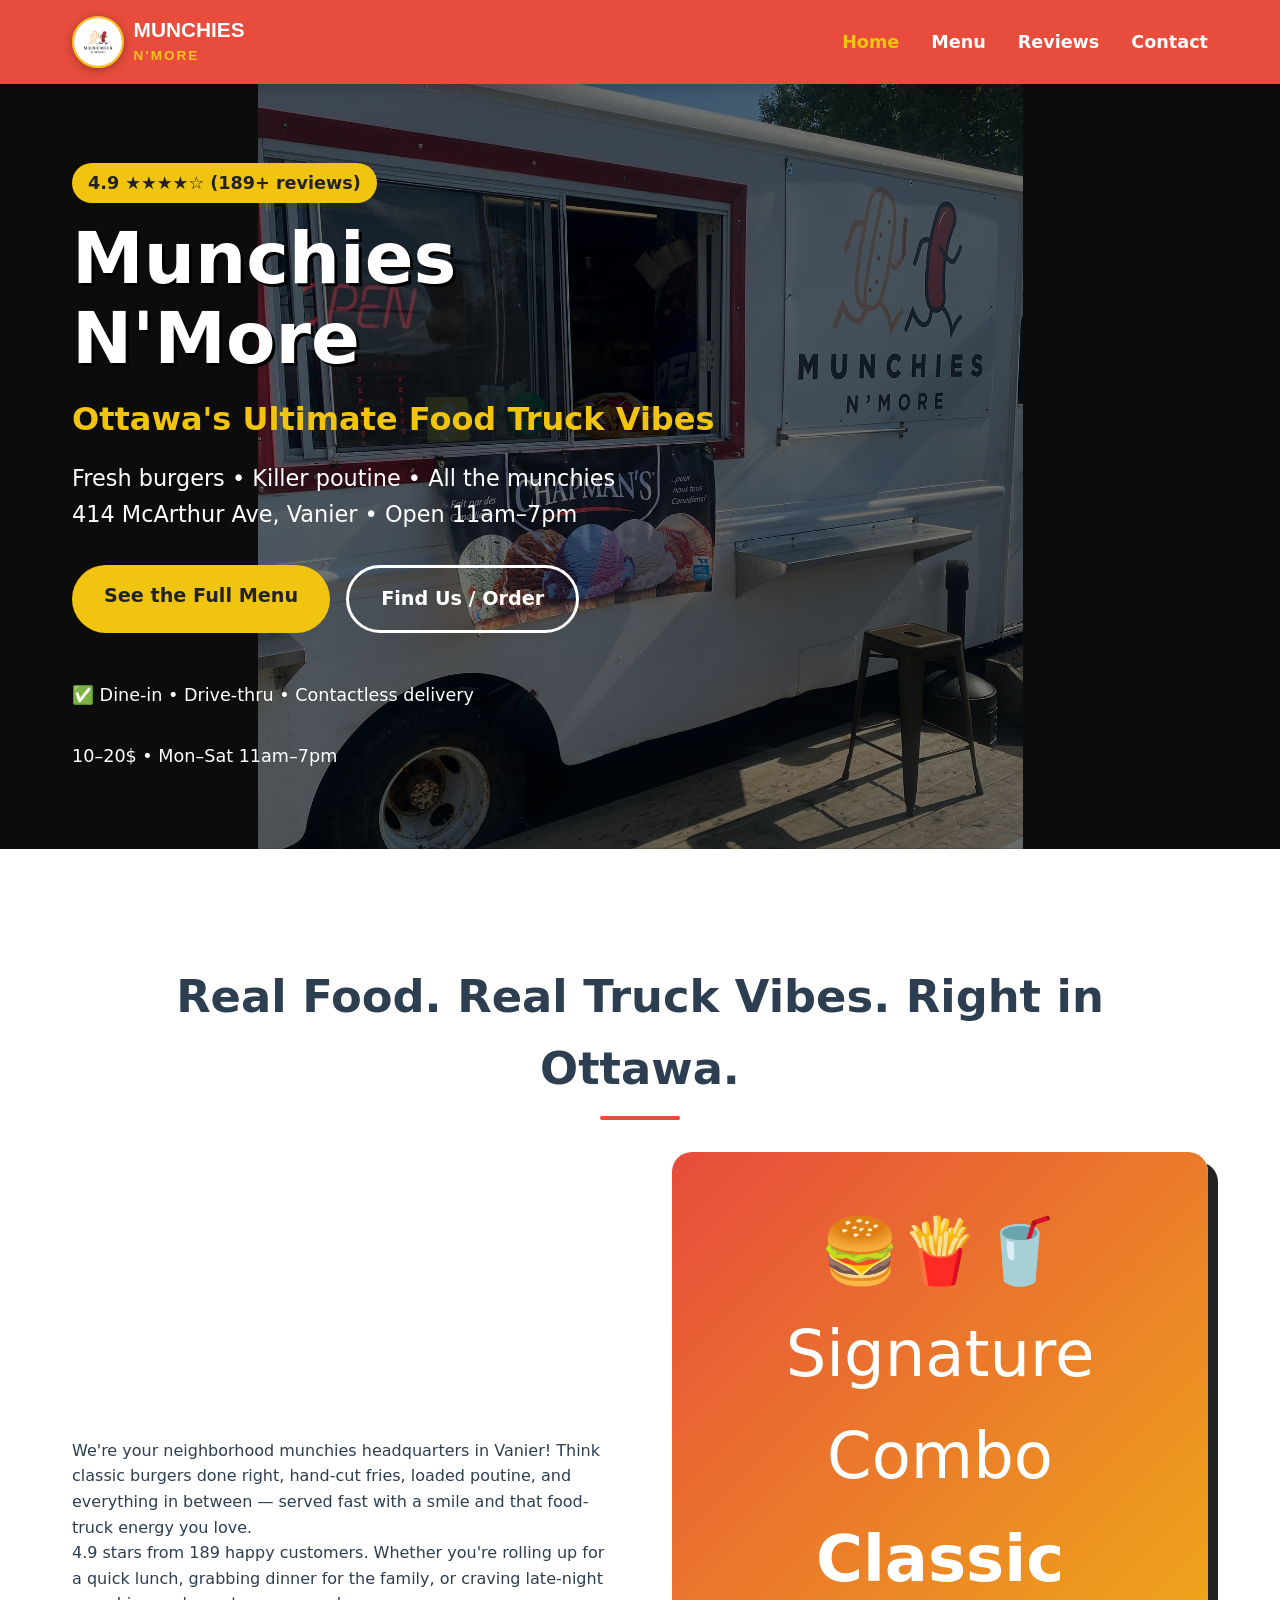
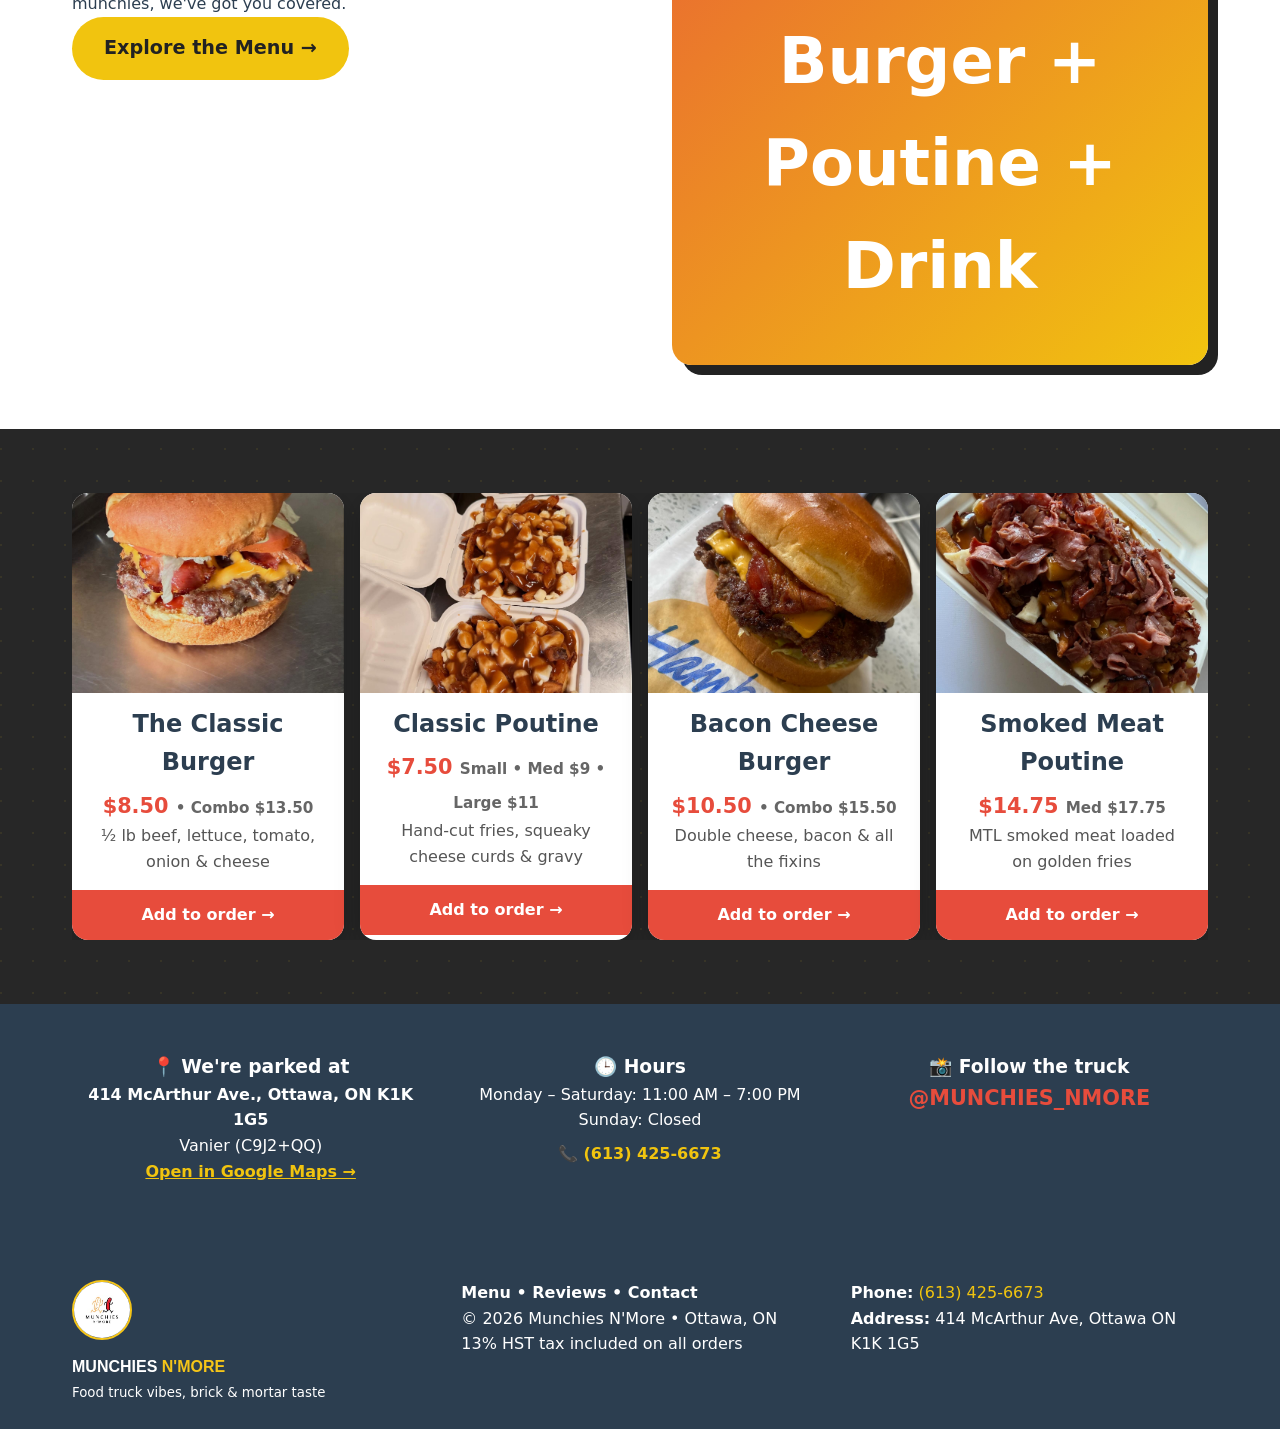
==== commit 5231a9c4: "Update index.html" ====
--- a/index.html
+++ b/index.html
@@ -32,7 +32,7 @@
     <header class="hero">
         <div class="hero-overlay">
             <div class="hero-content">
-                <div class="badge">4.9 ★★★★☆ (189 reviews)</div>
+                <div class="badge">4.9 ★★★★☆ (189+ reviews)</div>
                 <h1 class="hero-title">Munchies N'More</h1>
                 <p class="hero-subtitle">Ottawa's Ultimate Food Truck Vibes</p>
                 <p class="hero-tagline">Fresh burgers • Killer poutine • All the munchies<br>414 McArthur Ave, Vanier • Open 11am–7pm</p>
